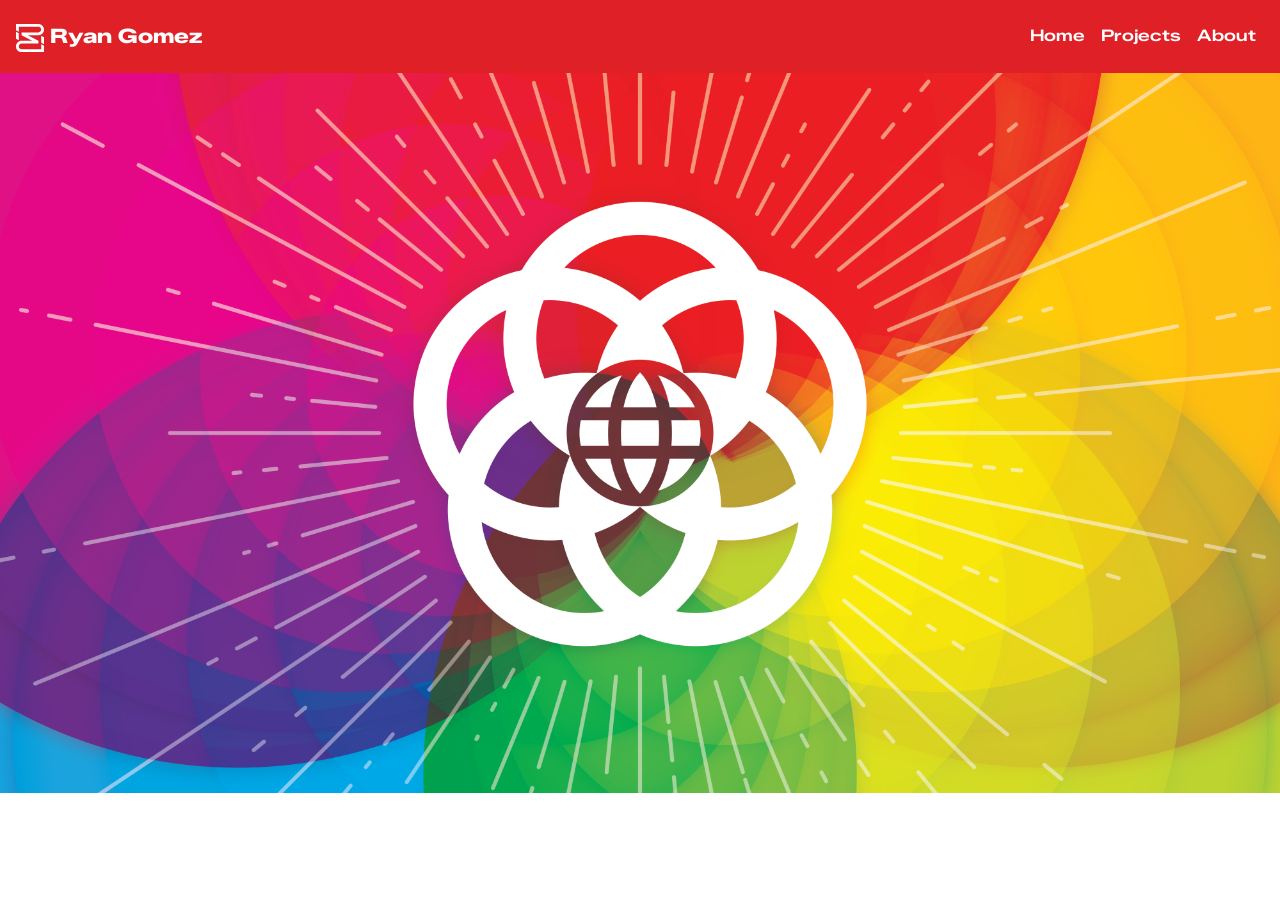
==== epcot.html @ 1fdf45bd "update img + links" ====
<!DOCTYPE html>
<html lang="en">

    <head>
        <!-- REQUIRED: Meta Tags -->
        <meta charset="UTF-8">
        <meta name="viewport" content="width=device-width, initial-scale=1.0">

        <!-- REQUIRED: Page Title -->
        <title>EPCOT Brand Recreation</title>

        <!-- REQUIRED: Bootstrap CSS -->
        <link href="https://cdn.jsdelivr.net/npm/bootstrap@5.3.3/dist/css/bootstrap.min.css" rel="stylesheet" integrity="sha384-QWTKZyjpPEjISv5WaRU9OFeRpok6YctnYmDr5pNlyT2bRjXh0JMhjY6hW+ALEwIH" crossorigin="anonymous">

        <!-- REQUIRED: Your Custom CSS-->
        <link rel="stylesheet" href="css/style.css">

        <!-- REQUIRED: Google Font API -->
        <link href="https://fonts.googleapis.com/css2?family=Asset&family=Audiowide&family=Zalando+Sans:ital,wght@0,200..900;1,200..900&display=swap" rel="stylesheet">
        <link href="https://fonts.googleapis.com/css2?family=Asset&family=Audiowide&family=Zalando+Sans+Expanded:ital,wght@0,200..900;1,200..900&family=Zalando+Sans:ital,wght@0,200..900;1,200..900&display=swap" rel="stylesheet">

    </head>

    <body>
        <!-- Content will go here -->
        <!-- Start of Header Section -->
        <header>
            <nav class="navbar navbar-expand-lg">
                <!-- Logo -->
                <a class="navbar-brand" href="index.html">
                    <img src="images/rg-logo.svg" alt="Logo" width="28" height="28">
                    Ryan Gomez
                </a>
                <button class="navbar-toggler" type="button" data-bs-toggle="collapse" data-bs-target="#navbarNav" aria-controls="navbarNav" aria-expanded="false" aria-label="Toggle navigation">
                    <span class="navbar-toggler-icon"></span>
                </button>
                <div class="collapse navbar-collapse" id="navbarNav">
                    <ul class="navbar-nav ms-auto">
                        <!-- Menu Links -->
                        <li class="nav-item"><a class="nav-link" href="index.html">Home</a></li>
                        <li class="nav-item"><a class="nav-link" href="#projects">Projects</a></li>
                        <li class="nav-item"><a class="nav-link" href="#about">About</a></li>
                    </ul>
                </div>
            </nav>
        </header>


        <!-- Start of Hero Section -->
        <section class="projectdetails">
            <div class="hero-projectdetails">
                <img src="images/Portfolio_EPCOT1.png" class="epcot" alt="EPCOT Brand Recreation">
                <!-- <div class="color-overlay d-flex justify-content-center align-items-center">
                    <h1>EPCOT Brand Recreation</h1>
                </div> -->
            </div>
            <!-- End of Hero Section -->

            <!-- Start of Project Details Section -->

        </section>
        <!-- REQUIRED: Javascript -->
        <script src="https://cdn.jsdelivr.net/npm/bootstrap@5.3.3/dist/js/bootstrap.bundle.min.js" integrity="sha384-YvpcrYf0tY3lHB60NNkmXc5s9fDVZLESaAA55NDzOxhy9GkcIdslK1eN7N6jIeHz" crossorigin="anonymous"></script>
    </body>

</html>
---- css/style.css ----
/********************************
Bootstrap Variables Override
**********************************/
:root {
    /* Replace your primary color from your UI Kit */
    --bs-primary: #df2026;

    /* Replace your secondary color from your UI Kit  */
    --secondary-color: #9c161b;

    /* Replace the main body font from your UI Kit */
    --bs-font-sans-serif: 'Zalando Sans Expanded', verdana, sans-serif;
    --bs-body-font: 'Zalando Sans', verdana, sans-serif;

    /* Optional: Replace gradient from your UI Kit */
    --bs-gradient: linear-gradient(180deg, rgba(255, 255, 255, 0.15), rgba(255, 255, 255, 0));
}

/********************************
Global Styles and UI Components
**********************************/
.navbar {
    background-color: var(--bs-primary);
    /* Optional: Stretch the navbar across the full width */
    width: 100%;

    /* Optional: Add inner spacing to the navbar */
    padding: 1rem;
}

.navbar-brand {
    color: white;
    font-size: 1.25rem;
    font-weight: 800;
    /* padding-left: 1em; */
}

.navbar-brand:hover {
    color: white;
}

.navbar-toggler {
    color: white;
}

button.navbar-toggler {
    border-color: white;
}

.navbar-toggler-icon {
    color: white;
}

span.navbar-toggler-icon {
    color: white;
}

/* .site-header {
    position: absolute;
    width: 100%;
    padding: 1em;
    display: flex;
    justify-content: space-between;
    align-items: center; 
}

.site-header a {
    color: var(--bs-primary);
    text-decoration: none; }
.site-header h1 {
    font-size: 1.5em;
    margin: 0; }
.site-header .site-id {
    display: flex;
    align-items: center; }
.site-header .logo {
    width: 150px;
    margin-right: .5em; } */



.nav-link {
    color: white;
    font-size: 1em;
    font-weight: 600;
}

.hero {
    background-size: cover;
    min-height: 31.25rem;
    max-height: 43.25rem;
    position: relative;
    color: white;
}
.hero-bg {
    background-image: url('../images/Cover2_Test.png');
    background-repeat: no-repeat;
    z-index: -1;
}

.hero h2 {
    font-size: 4em;
    padding-top: 3em;
}

.hero-projectdetails {
    /* background-size: cover; */
    /* min-height: 21.75rem;
    max-height: 28.25rem; */
    /* width: 100%; */
    /* height: auto; */
    /* position: relative; */
    color: white;
}

.epcot img{
    background-image: url('../images/Portfolio_EPCOT1.png');
    background-repeat: no-repeat;
}
.projectdetails {
    padding: 0;
    margin: 0;
}

.color-overlay {
    position: absolute;
    width: 100%;
    height: 100%;
    background-color: rgba(0, 0, 0, 0.2);
}

.projects {
    background-color: #330709;
    color: white;
}

.projectdetails {
    background-color: #330709;
    color: white;
}

.card {
    background-color: white;
}

.card-big {
    border-radius: 3em 0 3em 0;
}

.card-thumb {
    border-radius: 3em 0 3em 0;
    padding: 1em 1em 0 1em;
}

/* .card h5 {
    font-size: 1.75rem;
    font-weight: 600;
}

.card p {
    font-size: 1rem;
    font-weight: 400;
} */

.about {
    background-color: #9C161B;
    color: white;
}

.about-headshot {
    border-radius: 3em 0 3em 0;
}

footer {
    /* Change footer background color */
    background-color: var(--bs-white);
    /* Optional: Change footer text color to white using variable */
    color: var(--bs-white);
    /* Optional: Center footer elements */
    text-align: left;
    padding: 1em;
    display: flex;
    justify-content: space-between;
    list-style: none;
}

footer .footer-social {
    /* Optional: Change size of footer icon */
    width: 24px;
    margin: .5rem
}

/* .btn-hero {
    display: flex;
    justify-self: center;
} */

.btn-primary {
    /* Optional: Change primary button background color to primary color */
    background-color: var(--bs-primary);
    /* Optional: Remove primary button outline */
    border: none;
}

.btn-primary:hover {
    /* Optional: Change primary button hover state background and text color  */
    background-color: var(--secondary-color);
    color: var(--bs-white);
}

.btn-primary-disabled {
    /* Optional: Change primary button disabled state background and text color  */
    background-color: #f3a9ac;
    color: #330709;
}

/********************************
Typography
**********************************/
h1,
h2,
h3,
h4,
h5,
h6 {
    /* Optional: Add letter spacing to all headings */
    letter-spacing: 0.0rem;
    /* Optional: Adjust font-weight to all headings */
    font-weight: 800;
}

h2 {
    /* Optional: Adjust font-size of heading 2 */
    font-size: 2rem;
}

p {
    font-family: var(--bs-body-font);
}

.display-1 {
    /* Optional: Customizes display-1 style based on my Figma UI kit */
    font-weight: 800;
    font-size: 4.5rem;
    line-height: 100%;
    letter-spacing: -0.2rem;
}

.display-2 {
    /* Optional: Customizes display-2 style based on my Figma UI kit */
    font-weight: 700;
    font-size: 2.75rem;
    line-height: 100%;
    letter-spacing: -0.2rem;
}

.kicker {
    /* Optional: Establish new custom text style class called "kicker" */
    text-transform: uppercase;
    font-weight: 400;
    font-size: 1.25rem;
}

/* Small devices (landscape phones, 576px and up) */
@media (min-width: 576px) {

    /* Optional: Customize responsive style for display-1 on small devices and larger */
    .display-1 {
        font-size: 4rem;
    }
}

img {
    max-width: 100%;
    height: auto;
}

.hero {
    /* width: 1320px; */
    margin: 0 auto;
}

.hero p {
    font-family: var(--bs-body-font-sans-serif);
    font-size: 1.5rem;
}

section {
    padding: 4em 0;
}

footer {
    background-color: #781114;
}

svg {
    color: #333;
    width: 25px;
    height: 25px;
    padding: .2em;
}

.text-centered {
    text-align: center;
}

.text-left {
    text-align: left;
}

/* GRID */
.row {
    --gridgap: 2em;
}

.row2 {
    --gridgap2: 0em;
}

.row>* {
    margin-top: var(--gridgap);
    margin-bottom: var(--gridgap);
}

.row2+.row2 {
    margin-top: var(--gridgap2);
    margin-bottom: var(--gridgap2);
}

@media (min-width: 768px) {
    .row {
        display: grid;
        grid-template-columns: repeat(12, 1fr);
        gap: var(--gridgap);
        /* place-items: center; */
    }

    /* COMMONLY USED SEMANTIC COLUMN WIDTHS */
    .one-half {
        grid-column: auto / span 6;
    }

    .one-third {
        grid-column: auto / span 4;
    }

    .two-thirds {
        grid-column: auto / span 8;
    }

    .one-fourth {
        grid-column: auto / span 3;
    }

    .three-fourths {
        grid-column: auto / span 9;
    }

    /* 12 COLUMN CLASSES */
    .col-1 {
        grid-column: auto / span 1;
    }

    .col-2 {
        grid-column: auto / span 2;
    }

    .col-3 {
        grid-column: auto / span 3;
    }

    .col-4 {
        grid-column: auto / span 4;
    }

    .col-5 {
        grid-column: auto / span 5;
    }

    .col-6 {
        grid-column: auto / span 6;
    }

    .col-7 {
        grid-column: auto / span 7;
    }

    .col-8 {
        grid-column: auto / span 8;
    }

    .col-9 {
        grid-column: auto / span 9;
    }

    .col-10 {
        grid-column: auto / span 10;
    }

    .col-11 {
        grid-column: auto / span 11;
    }

    .col-12 {
        grid-column: auto / span 12;
    }

    /* COMMONLY CENTERED COLUMNS */
    .one-half.centered {
        grid-column: 4 / span 6;
    }

    .one-third.centered {
        grid-column: 5 / span 4;
    }

    .two-thirds.centered {
        grid-column: 3 / span 8;
    }

    /* PUSHES */
    .push-1 {
        grid-column-start: 2;
    }

    .push-2 {
        grid-column-start: 3;
    }

    .push-3 {
        grid-column-start: 4;
    }

    .push-4 {
        grid-column-start: 5;
    }

    .push-5 {
        grid-column-start: 6;
    }

    .push-6 {
        grid-column-start: 7;
    }

    .push-7 {
        grid-column-start: 8;
    }

    .push-8 {
        grid-column-start: 9;
    }

    .push-9 {
        grid-column-start: 10;
    }

    .push-10 {
        grid-column-start: 11;
    }

    .push-11 {
        grid-column-start: 12;
    }

    /* SWAP (REVERSE) COLUMNS - WORKS ONLY w/ 2 CHILDREN  */
    .row.swapped>*:first-child {
        order: 2;
    }

    .row.swapped>*:last-child {
        order: 1;
    }
}

@media (min-width: 768px) {
    .social-links {
        display: flex;
        justify-content: end;
        padding: 5em 0 0 0;

    }
}
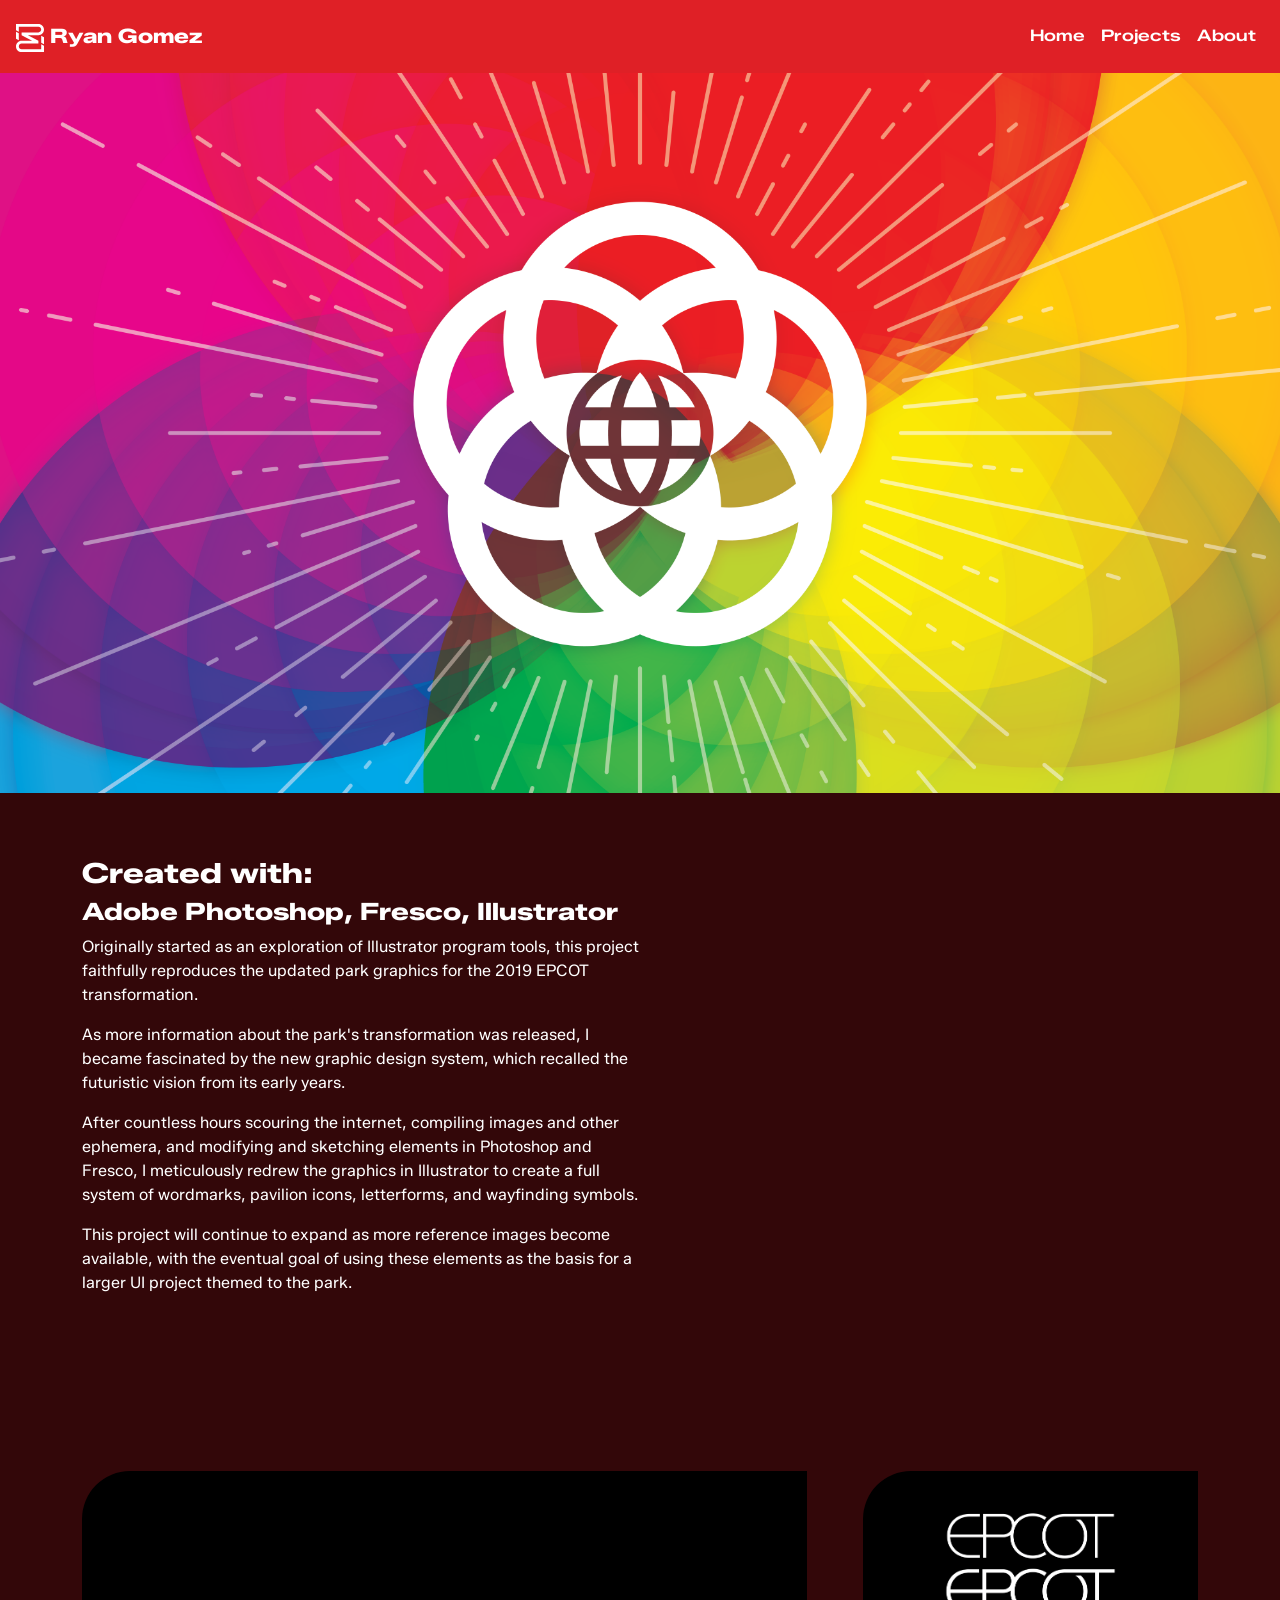
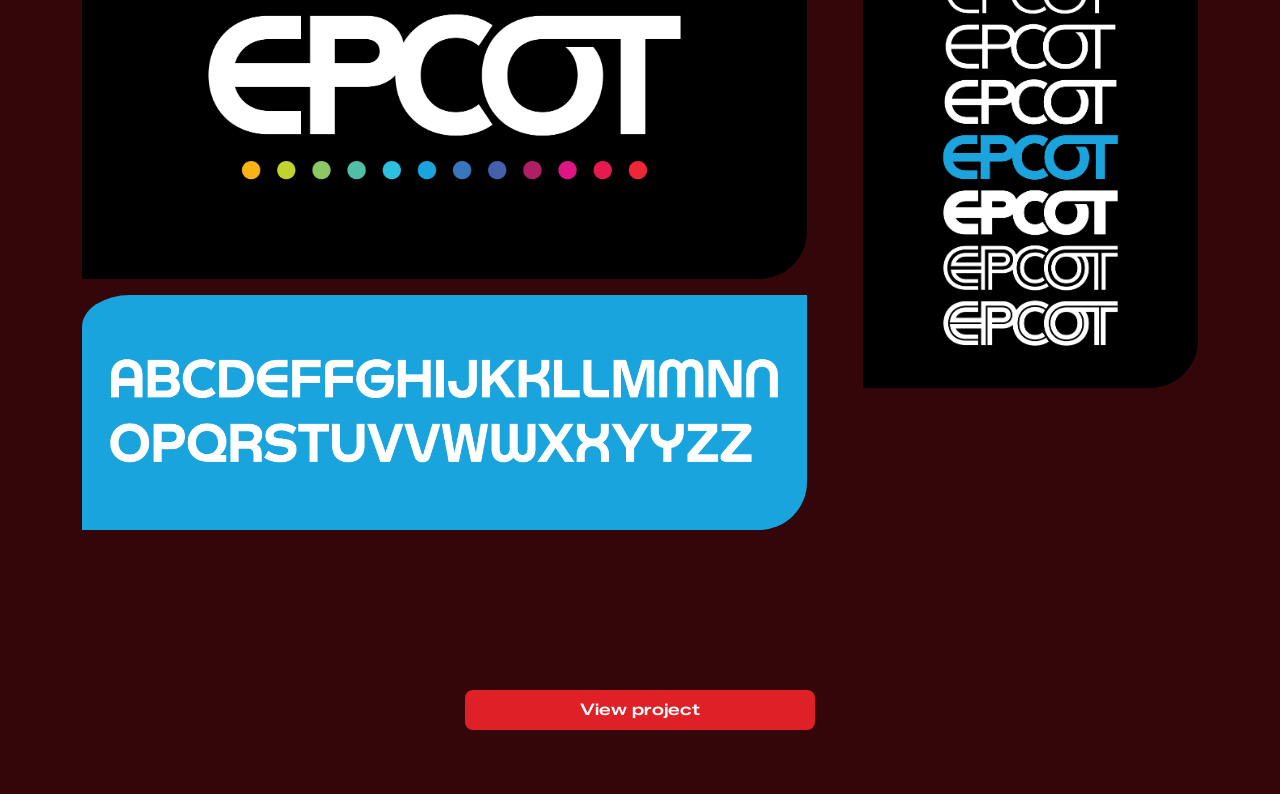
==== commit c6bb9017: "projectdetails+updated index" ====
--- a/epcot.html
+++ b/epcot.html
@@ -1,66 +1,127 @@
 <!DOCTYPE html>
 <html lang="en">
 
-    <head>
-        <!-- REQUIRED: Meta Tags -->
-        <meta charset="UTF-8">
-        <meta name="viewport" content="width=device-width, initial-scale=1.0">
+<head>
+    <!-- REQUIRED: Meta Tags -->
+    <meta charset="UTF-8">
+    <meta name="viewport" content="width=device-width, initial-scale=1.0">
 
-        <!-- REQUIRED: Page Title -->
-        <title>EPCOT Brand Recreation</title>
+    <!-- REQUIRED: Page Title -->
+    <title>EPCOT Brand Recreation</title>
 
-        <!-- REQUIRED: Bootstrap CSS -->
-        <link href="https://cdn.jsdelivr.net/npm/bootstrap@5.3.3/dist/css/bootstrap.min.css" rel="stylesheet" integrity="sha384-QWTKZyjpPEjISv5WaRU9OFeRpok6YctnYmDr5pNlyT2bRjXh0JMhjY6hW+ALEwIH" crossorigin="anonymous">
+    <!-- REQUIRED: Bootstrap CSS -->
+    <link href="https://cdn.jsdelivr.net/npm/bootstrap@5.3.3/dist/css/bootstrap.min.css" rel="stylesheet"
+        integrity="sha384-QWTKZyjpPEjISv5WaRU9OFeRpok6YctnYmDr5pNlyT2bRjXh0JMhjY6hW+ALEwIH" crossorigin="anonymous">
 
-        <!-- REQUIRED: Your Custom CSS-->
-        <link rel="stylesheet" href="css/style.css">
+    <!-- REQUIRED: Your Custom CSS-->
+    <link rel="stylesheet" href="css/style.css">
 
-        <!-- REQUIRED: Google Font API -->
-        <link href="https://fonts.googleapis.com/css2?family=Asset&family=Audiowide&family=Zalando+Sans:ital,wght@0,200..900;1,200..900&display=swap" rel="stylesheet">
-        <link href="https://fonts.googleapis.com/css2?family=Asset&family=Audiowide&family=Zalando+Sans+Expanded:ital,wght@0,200..900;1,200..900&family=Zalando+Sans:ital,wght@0,200..900;1,200..900&display=swap" rel="stylesheet">
+    <!-- REQUIRED: Google Font API -->
+    <link
+        href="https://fonts.googleapis.com/css2?family=Asset&family=Audiowide&family=Zalando+Sans:ital,wght@0,200..900;1,200..900&display=swap"
+        rel="stylesheet">
+    <link
+        href="https://fonts.googleapis.com/css2?family=Asset&family=Audiowide&family=Zalando+Sans+Expanded:ital,wght@0,200..900;1,200..900&family=Zalando+Sans:ital,wght@0,200..900;1,200..900&display=swap"
+        rel="stylesheet">
 
-    </head>
+</head>
 
-    <body>
-        <!-- Content will go here -->
-        <!-- Start of Header Section -->
-        <header>
-            <nav class="navbar navbar-expand-lg">
-                <!-- Logo -->
-                <a class="navbar-brand" href="index.html">
-                    <img src="images/rg-logo.svg" alt="Logo" width="28" height="28">
-                    Ryan Gomez
-                </a>
-                <button class="navbar-toggler" type="button" data-bs-toggle="collapse" data-bs-target="#navbarNav" aria-controls="navbarNav" aria-expanded="false" aria-label="Toggle navigation">
-                    <span class="navbar-toggler-icon"></span>
-                </button>
-                <div class="collapse navbar-collapse" id="navbarNav">
-                    <ul class="navbar-nav ms-auto">
-                        <!-- Menu Links -->
-                        <li class="nav-item"><a class="nav-link" href="index.html">Home</a></li>
-                        <li class="nav-item"><a class="nav-link" href="#projects">Projects</a></li>
-                        <li class="nav-item"><a class="nav-link" href="#about">About</a></li>
-                    </ul>
-                </div>
-            </nav>
-        </header>
+<body>
+    <!-- Content will go here -->
+    <!-- Start of Header Section -->
+    <header>
+        <nav class="navbar navbar-dark navbar-expand-lg">
+            <!-- Logo -->
+            <a class="navbar-brand" href="index.html">
+                <img src="images/rg-logo.svg" alt="Logo" width="28" height="28">
+                Ryan Gomez
+            </a>
+            <button class="navbar-toggler" type="button" data-bs-toggle="collapse" data-bs-target="#navbarNav"
+                aria-controls="navbarNav" aria-expanded="false" aria-label="Toggle navigation">
+                <span class="navbar-toggler-icon"></span>
+            </button>
+            <div class="collapse navbar-collapse" id="navbarNav">
+                <ul class="navbar-nav ms-auto">
+                    <!-- Menu Links -->
+                    <li class="nav-item"><a class="nav-link" href="index.html">Home</a></li>
+                    <li class="nav-item"><a class="nav-link" href="index.html#projects">Projects</a></li>
+                    <li class="nav-item"><a class="nav-link" href="index.html#about">About</a></li>
+                </ul>
+            </div>
+        </nav>
+    </header>
 
 
-        <!-- Start of Hero Section -->
-        <section class="projectdetails">
-            <div class="hero-projectdetails">
-                <img src="images/Portfolio_EPCOT1.png" class="epcot" alt="EPCOT Brand Recreation">
-                <!-- <div class="color-overlay d-flex justify-content-center align-items-center">
+    <!-- Start of Hero Section -->
+    <section class="projectdetails">
+        <div class="hero-projectdetails-text">
+            <img src="images/Portfolio_EPCOT1.png" class="epcot" alt="EPCOT Brand Recreation">
+            <!-- <div class="color-overlay d-flex justify-content-center align-items-center">
                     <h1>EPCOT Brand Recreation</h1>
                 </div> -->
+        </div>
+    </section>
+    <!-- End of Hero Section -->
+
+    <!-- Start of Process Section -->
+
+    <section class="projectdetails-process">
+        <div class="container">
+            <h3>Created with:</h3>
+            <h4>Adobe Photoshop, Fresco, Illustrator</h4>
+            <p>Originally started as an exploration of Illustrator program tools, this project faithfully reproduces the
+                updated park graphics for the 2019 EPCOT transformation.</p>
+
+            <p>As more information about the park&apos;s transformation was released, I became fascinated by the new
+                graphic design system, which recalled the futuristic vision from its early years.</p>
+
+            <p>After countless hours scouring the internet, compiling images and other ephemera, and modifying and
+                sketching elements in Photoshop and Fresco, I meticulously redrew the graphics in Illustrator to create
+                a full system of wordmarks, pavilion icons, letterforms, and wayfinding symbols.</p>
+
+            <p>This project will continue to expand as more reference images become available, with the eventual goal of
+                using these elements as the basis for a larger UI project themed to the park.</p>
+        </div>
+    </section>
+    <!-- End of Process Section -->
+
+    <!-- Start of Work Process Section -->
+    <section class="work-process">
+        <div class="container">
+            <div class="row">
+                <div class="two-thirds">
+                    <img src="images/Logo_Bold.png" class="card-big" alt="">
+                    <img class="pTop card-big" src="images/Font.png" alt="">
+                </div>
+                <div class="one-third">
+                    <img src="images/LogotypeVariants.png" class="card-big" alt="">
+                </div>
             </div>
-            <!-- End of Hero Section -->
+            <div class="row">
+                <div class="one-third">
+                </div>
+                <div class="two-thirds">
 
-            <!-- Start of Project Details Section -->
+                </div>
+            </div>
+            <div class="row">
+                <div class="two-thirds">
+                </div>
+                <div class="one-third">
 
-        </section>
-        <!-- REQUIRED: Javascript -->
-        <script src="https://cdn.jsdelivr.net/npm/bootstrap@5.3.3/dist/js/bootstrap.bundle.min.js" integrity="sha384-YvpcrYf0tY3lHB60NNkmXc5s9fDVZLESaAA55NDzOxhy9GkcIdslK1eN7N6jIeHz" crossorigin="anonymous"></script>
-    </body>
+                </div>
+            </div>
+            <div class="row">
+            </div>
+            <a href="hth.html" class="btn btn-primary btn-lg centered">View project</a>
+        </div>
+    </section>
+    <!-- End of Work Process Section -->
+
+    <!-- REQUIRED: Javascript -->
+    <script src="https://cdn.jsdelivr.net/npm/bootstrap@5.3.3/dist/js/bootstrap.bundle.min.js"
+        integrity="sha384-YvpcrYf0tY3lHB60NNkmXc5s9fDVZLESaAA55NDzOxhy9GkcIdslK1eN7N6jIeHz"
+        crossorigin="anonymous"></script>
+</body>
 
 </html>
--- a/css/style.css
+++ b/css/style.css
@@ -19,6 +19,12 @@
 /********************************
 Global Styles and UI Components
 **********************************/
+
+body {
+    background-color: #330709;
+
+}
+
 .navbar {
     background-color: var(--bs-primary);
     /* Optional: Stretch the navbar across the full width */
@@ -26,6 +32,7 @@
 
     /* Optional: Add inner spacing to the navbar */
     padding: 1rem;
+    /* position: fixed; */
 }
 
 .navbar-brand {
@@ -77,13 +84,48 @@
     width: 150px;
     margin-right: .5em; } */
 
-
+header {
+    top: 0;
+    position: sticky;
+    z-index: 100;
+}
 
 .nav-link {
     color: white;
     font-size: 1em;
     font-weight: 600;
-}
+    position: relative;
+    padding-left: .5em;
+    padding-right: .5em;
+}
+
+.nav-link:hover {
+    color: white;
+    /* text-decoration: underline; */
+}
+
+.nav-link:after {
+    content: '';
+    opacity: 0;
+    transition: all 0.2s ease-in-out;
+    height: 2px;
+    width: 100%;
+    background-color: white;
+    position: absolute;
+    bottom: 0;
+    left: 0;
+}
+
+.nav-link:hover:after {
+    opacity: 1;
+}
+
+/* .nav-item {} */
+
+.nav-brand {
+    margin-right: .5em;
+}
+
 
 .hero {
     background-size: cover;
@@ -92,6 +134,7 @@
     position: relative;
     color: white;
 }
+
 .hero-bg {
     background-image: url('../images/Cover2_Test.png');
     background-repeat: no-repeat;
@@ -113,10 +156,11 @@
     color: white;
 }
 
-.epcot img{
+.epcot img {
     background-image: url('../images/Portfolio_EPCOT1.png');
     background-repeat: no-repeat;
 }
+
 .projectdetails {
     padding: 0;
     margin: 0;
@@ -134,9 +178,30 @@
     color: white;
 }
 
+/* .projects h3 {
+    color: aqua;
+    font-size: 4em;
+} */
+
 .projectdetails {
     background-color: #330709;
     color: white;
+}
+
+.projectdetails-process h3,
+.projectdetails-process h4,
+.projectdetails-process p {
+    color: white
+}
+
+.projectdetails-process p {
+    width: 19em;
+}
+
+@media (min-width: 768px) {
+    .projectdetails-process p {
+        width: 35em;
+    }
 }
 
 .card {
@@ -169,6 +234,23 @@
 
 .about-headshot {
     border-radius: 3em 0 3em 0;
+}
+
+/* .about h3 {
+    font-size: 2em;
+} */
+
+.centered {
+    margin: 0 auto;
+    width: 150px;
+    display: block;
+}
+
+@media (min-width: 768px) {
+    .centered {
+        margin: 0 auto;
+        width: 350px;
+    }
 }
 
 footer {
@@ -182,6 +264,7 @@
     display: flex;
     justify-content: space-between;
     list-style: none;
+    font-size: .8em;
 }
 
 footer .footer-social {
@@ -200,6 +283,8 @@
     background-color: var(--bs-primary);
     /* Optional: Remove primary button outline */
     border: none;
+    font-size: 1rem;
+    font-weight: 600;
 }
 
 .btn-primary:hover {
@@ -212,6 +297,8 @@
     /* Optional: Change primary button disabled state background and text color  */
     background-color: #f3a9ac;
     color: #330709;
+    font-size: 1rem;
+    font-weight: 600;
 }
 
 /********************************
@@ -275,6 +362,10 @@
     height: auto;
 }
 
+.pTop {
+    padding-top: 1em;
+}
+
 .hero {
     /* width: 1320px; */
     margin: 0 auto;
@@ -283,6 +374,18 @@
 .hero p {
     font-family: var(--bs-body-font-sans-serif);
     font-size: 1.5rem;
+}
+
+/* .hero-btn {
+    z-index: -1;
+} */
+
+.hero-text {
+    position: absolute;
+    top: 50%;
+    left: 50%;
+    transform: translate(-50%, -50%);
+    color: whitesmoke;
 }
 
 section {
@@ -311,6 +414,7 @@
 /* GRID */
 .row {
     --gridgap: 2em;
+
 }
 
 .row2 {
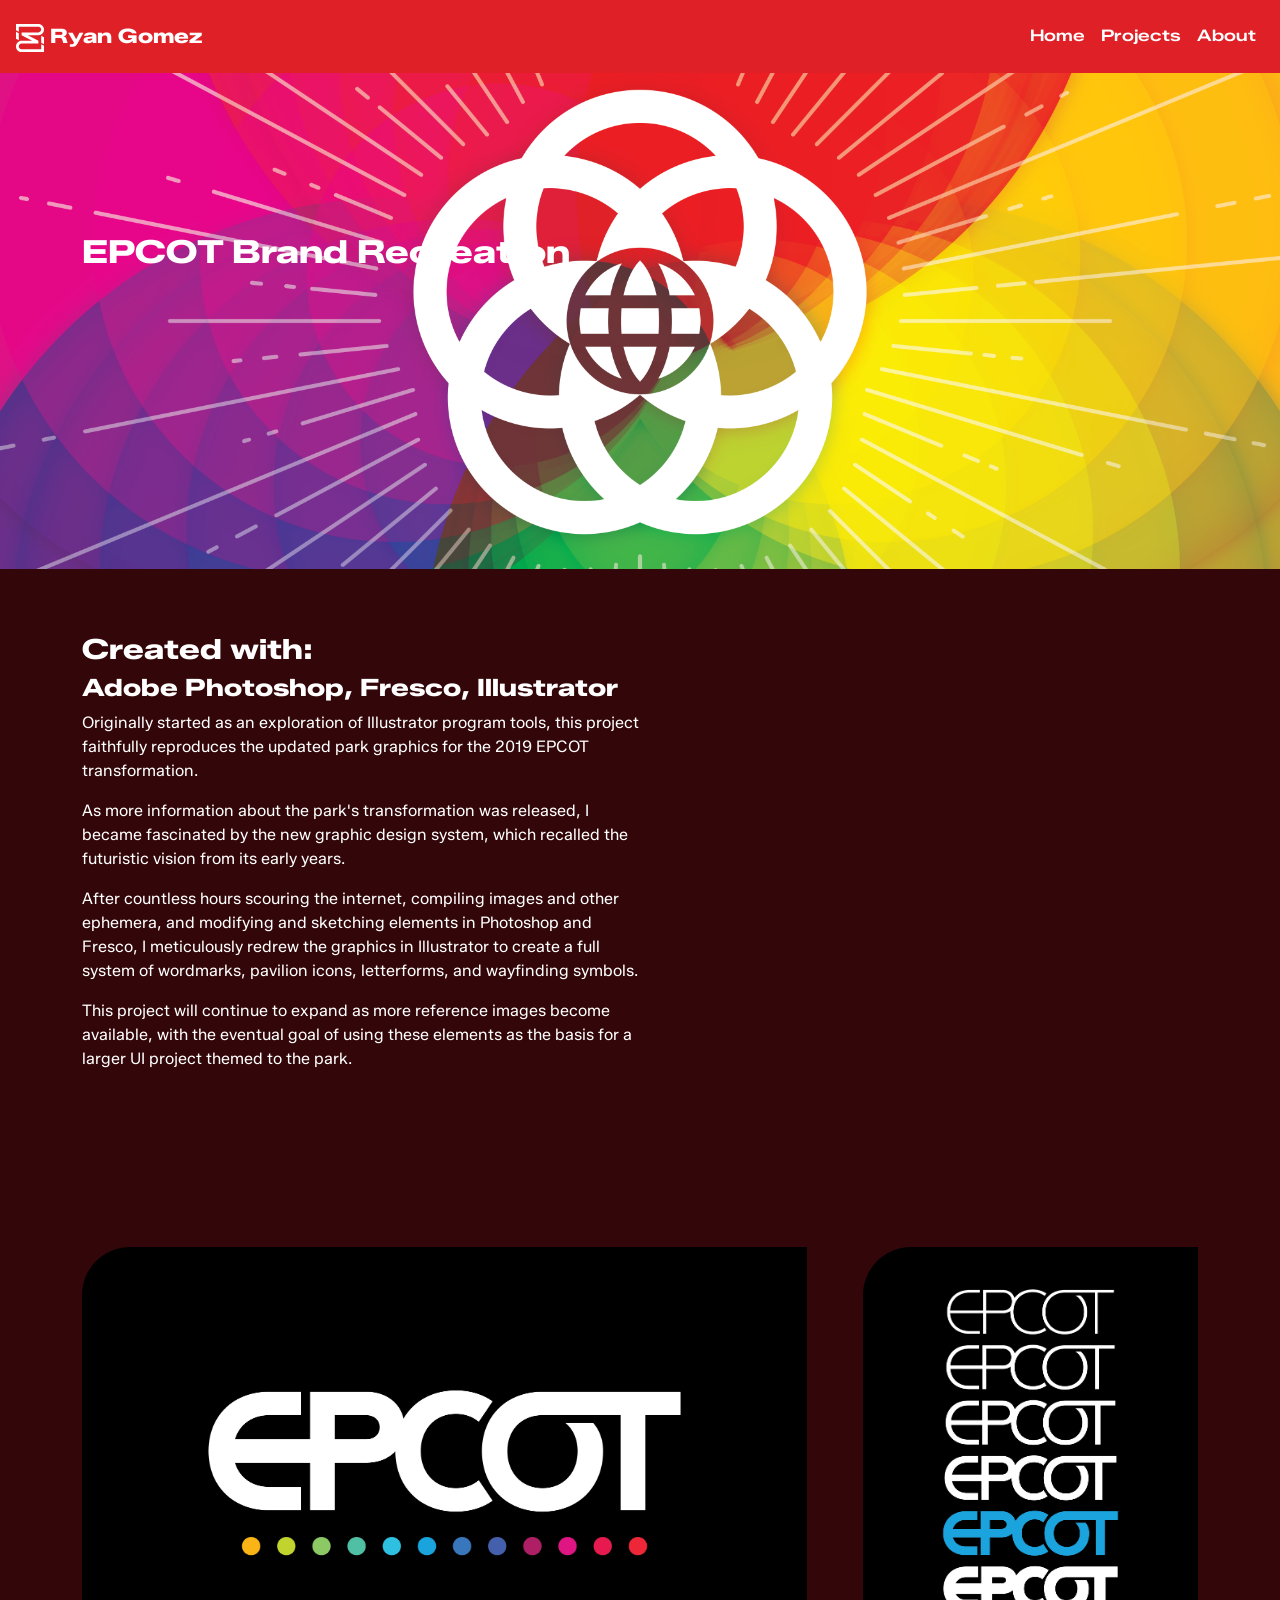
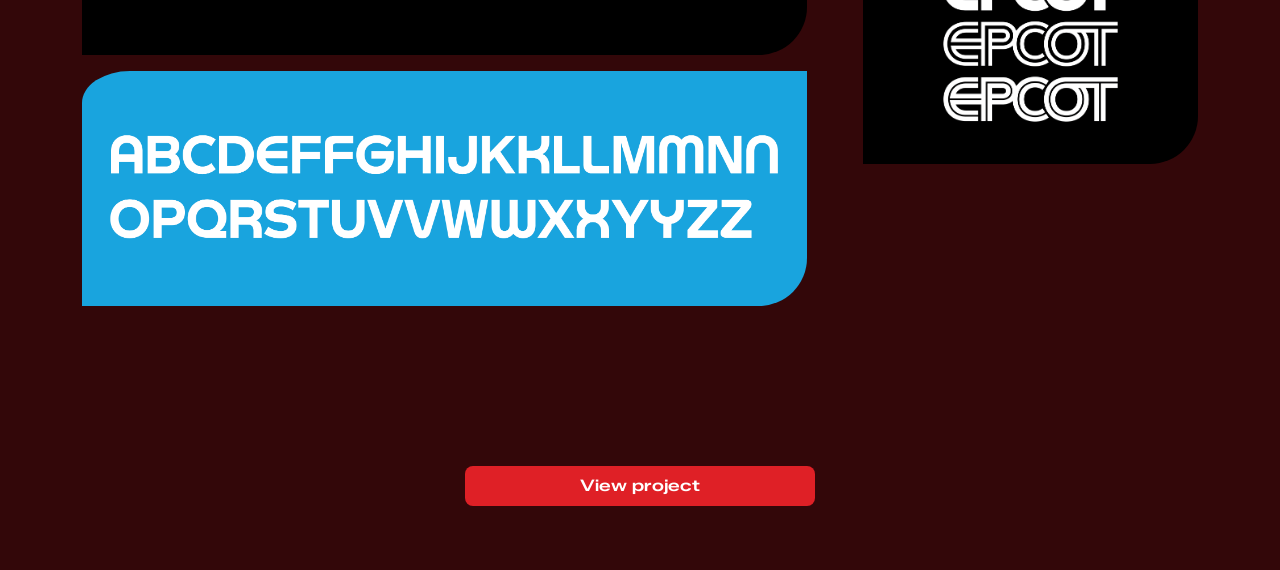
==== commit 8e870903: "fix btn + add text hero on subpage" ====
--- a/epcot.html
+++ b/epcot.html
@@ -1,127 +1,116 @@
 <!DOCTYPE html>
 <html lang="en">
 
-<head>
-    <!-- REQUIRED: Meta Tags -->
-    <meta charset="UTF-8">
-    <meta name="viewport" content="width=device-width, initial-scale=1.0">
+    <head>
+        <!-- REQUIRED: Meta Tags -->
+        <meta charset="UTF-8">
+        <meta name="viewport" content="width=device-width, initial-scale=1.0">
 
-    <!-- REQUIRED: Page Title -->
-    <title>EPCOT Brand Recreation</title>
+        <!-- REQUIRED: Page Title -->
+        <title>EPCOT Brand Recreation</title>
 
-    <!-- REQUIRED: Bootstrap CSS -->
-    <link href="https://cdn.jsdelivr.net/npm/bootstrap@5.3.3/dist/css/bootstrap.min.css" rel="stylesheet"
-        integrity="sha384-QWTKZyjpPEjISv5WaRU9OFeRpok6YctnYmDr5pNlyT2bRjXh0JMhjY6hW+ALEwIH" crossorigin="anonymous">
+        <!-- REQUIRED: Bootstrap CSS -->
+        <link href="https://cdn.jsdelivr.net/npm/bootstrap@5.3.3/dist/css/bootstrap.min.css" rel="stylesheet" integrity="sha384-QWTKZyjpPEjISv5WaRU9OFeRpok6YctnYmDr5pNlyT2bRjXh0JMhjY6hW+ALEwIH" crossorigin="anonymous">
 
-    <!-- REQUIRED: Your Custom CSS-->
-    <link rel="stylesheet" href="css/style.css">
+        <!-- REQUIRED: Your Custom CSS-->
+        <link rel="stylesheet" href="css/style.css">
 
-    <!-- REQUIRED: Google Font API -->
-    <link
-        href="https://fonts.googleapis.com/css2?family=Asset&family=Audiowide&family=Zalando+Sans:ital,wght@0,200..900;1,200..900&display=swap"
-        rel="stylesheet">
-    <link
-        href="https://fonts.googleapis.com/css2?family=Asset&family=Audiowide&family=Zalando+Sans+Expanded:ital,wght@0,200..900;1,200..900&family=Zalando+Sans:ital,wght@0,200..900;1,200..900&display=swap"
-        rel="stylesheet">
+        <!-- REQUIRED: Google Font API -->
+        <link href="https://fonts.googleapis.com/css2?family=Asset&family=Audiowide&family=Zalando+Sans:ital,wght@0,200..900;1,200..900&display=swap" rel="stylesheet">
+        <link href="https://fonts.googleapis.com/css2?family=Asset&family=Audiowide&family=Zalando+Sans+Expanded:ital,wght@0,200..900;1,200..900&family=Zalando+Sans:ital,wght@0,200..900;1,200..900&display=swap" rel="stylesheet">
 
-</head>
+    </head>
 
-<body>
-    <!-- Content will go here -->
-    <!-- Start of Header Section -->
-    <header>
-        <nav class="navbar navbar-dark navbar-expand-lg">
-            <!-- Logo -->
-            <a class="navbar-brand" href="index.html">
-                <img src="images/rg-logo.svg" alt="Logo" width="28" height="28">
-                Ryan Gomez
-            </a>
-            <button class="navbar-toggler" type="button" data-bs-toggle="collapse" data-bs-target="#navbarNav"
-                aria-controls="navbarNav" aria-expanded="false" aria-label="Toggle navigation">
-                <span class="navbar-toggler-icon"></span>
-            </button>
-            <div class="collapse navbar-collapse" id="navbarNav">
-                <ul class="navbar-nav ms-auto">
-                    <!-- Menu Links -->
-                    <li class="nav-item"><a class="nav-link" href="index.html">Home</a></li>
-                    <li class="nav-item"><a class="nav-link" href="index.html#projects">Projects</a></li>
-                    <li class="nav-item"><a class="nav-link" href="index.html#about">About</a></li>
-                </ul>
-            </div>
-        </nav>
-    </header>
+    <body>
+        <!-- Content will go here -->
+        <!-- Start of Header Section -->
+        <header>
+            <nav class="navbar navbar-dark navbar-expand-lg">
+                <!-- Logo -->
+                <a class="navbar-brand" href="index.html">
+                    <img src="images/rg-logo.svg" alt="Logo" width="28" height="28">
+                    Ryan Gomez
+                </a>
+                <button class="navbar-toggler" type="button" data-bs-toggle="collapse" data-bs-target="#navbarNav" aria-controls="navbarNav" aria-expanded="false" aria-label="Toggle navigation">
+                    <span class="navbar-toggler-icon"></span>
+                </button>
+                <div class="collapse navbar-collapse" id="navbarNav">
+                    <ul class="navbar-nav ms-auto">
+                        <!-- Menu Links -->
+                        <li class="nav-item"><a class="nav-link" href="index.html">Home</a></li>
+                        <li class="nav-item"><a class="nav-link" href="index.html#projects">Projects</a></li>
+                        <li class="nav-item"><a class="nav-link" href="index.html#about">About</a></li>
+                    </ul>
+                </div>
+            </nav>
+        </header>
 
 
-    <!-- Start of Hero Section -->
-    <section class="projectdetails">
-        <div class="hero-projectdetails-text">
-            <img src="images/Portfolio_EPCOT1.png" class="epcot" alt="EPCOT Brand Recreation">
-            <!-- <div class="color-overlay d-flex justify-content-center align-items-center">
-                    <h1>EPCOT Brand Recreation</h1>
-                </div> -->
-        </div>
-    </section>
-    <!-- End of Hero Section -->
+        <!-- Start of Hero Section -->
+        <section class="epcot">
+            <div class="container">
+                <h2 class="mb-sm-.5 mb-xl-1">EPCOT Brand Recreation</h2>
+            </div>
+        </section>
+        <!-- End of Hero Section -->
 
-    <!-- Start of Process Section -->
+        <!-- Start of Process Section -->
 
-    <section class="projectdetails-process">
-        <div class="container">
-            <h3>Created with:</h3>
-            <h4>Adobe Photoshop, Fresco, Illustrator</h4>
-            <p>Originally started as an exploration of Illustrator program tools, this project faithfully reproduces the
-                updated park graphics for the 2019 EPCOT transformation.</p>
+        <section class="projectdetails-process">
+            <div class="container">
+                <h3>Created with:</h3>
+                <h4>Adobe Photoshop, Fresco, Illustrator</h4>
+                <p>Originally started as an exploration of Illustrator program tools, this project faithfully reproduces the
+                    updated park graphics for the 2019 EPCOT transformation.</p>
 
-            <p>As more information about the park&apos;s transformation was released, I became fascinated by the new
-                graphic design system, which recalled the futuristic vision from its early years.</p>
+                <p>As more information about the park&apos;s transformation was released, I became fascinated by the new
+                    graphic design system, which recalled the futuristic vision from its early years.</p>
 
-            <p>After countless hours scouring the internet, compiling images and other ephemera, and modifying and
-                sketching elements in Photoshop and Fresco, I meticulously redrew the graphics in Illustrator to create
-                a full system of wordmarks, pavilion icons, letterforms, and wayfinding symbols.</p>
+                <p>After countless hours scouring the internet, compiling images and other ephemera, and modifying and
+                    sketching elements in Photoshop and Fresco, I meticulously redrew the graphics in Illustrator to create
+                    a full system of wordmarks, pavilion icons, letterforms, and wayfinding symbols.</p>
 
-            <p>This project will continue to expand as more reference images become available, with the eventual goal of
-                using these elements as the basis for a larger UI project themed to the park.</p>
-        </div>
-    </section>
-    <!-- End of Process Section -->
+                <p>This project will continue to expand as more reference images become available, with the eventual goal of
+                    using these elements as the basis for a larger UI project themed to the park.</p>
+            </div>
+        </section>
+        <!-- End of Process Section -->
 
-    <!-- Start of Work Process Section -->
-    <section class="work-process">
-        <div class="container">
-            <div class="row">
-                <div class="two-thirds">
-                    <img src="images/Logo_Bold.png" class="card-big" alt="">
-                    <img class="pTop card-big" src="images/Font.png" alt="">
+        <!-- Start of Work Process Section -->
+        <section class="work-process">
+            <div class="container">
+                <div class="row">
+                    <div class="two-thirds">
+                        <img src="images/Logo_Bold.png" class="card-big" alt="">
+                        <img class="pTop card-big" src="images/Font.png" alt="">
+                    </div>
+                    <div class="one-third">
+                        <img src="images/LogotypeVariants.png" class="card-big" alt="">
+                    </div>
                 </div>
-                <div class="one-third">
-                    <img src="images/LogotypeVariants.png" class="card-big" alt="">
+                <div class="row">
+                    <div class="one-third">
+                    </div>
+                    <div class="two-thirds">
+
+                    </div>
                 </div>
+                <div class="row">
+                    <div class="two-thirds">
+                    </div>
+                    <div class="one-third">
+
+                    </div>
+                </div>
+                <div class="row">
+                </div>
+                <a href="hth.html" class="btn btn-primary btn-lg centered">View project</a>
             </div>
-            <div class="row">
-                <div class="one-third">
-                </div>
-                <div class="two-thirds">
+        </section>
+        <!-- End of Work Process Section -->
 
-                </div>
-            </div>
-            <div class="row">
-                <div class="two-thirds">
-                </div>
-                <div class="one-third">
-
-                </div>
-            </div>
-            <div class="row">
-            </div>
-            <a href="hth.html" class="btn btn-primary btn-lg centered">View project</a>
-        </div>
-    </section>
-    <!-- End of Work Process Section -->
-
-    <!-- REQUIRED: Javascript -->
-    <script src="https://cdn.jsdelivr.net/npm/bootstrap@5.3.3/dist/js/bootstrap.bundle.min.js"
-        integrity="sha384-YvpcrYf0tY3lHB60NNkmXc5s9fDVZLESaAA55NDzOxhy9GkcIdslK1eN7N6jIeHz"
-        crossorigin="anonymous"></script>
-</body>
+        <!-- REQUIRED: Javascript -->
+        <script src="https://cdn.jsdelivr.net/npm/bootstrap@5.3.3/dist/js/bootstrap.bundle.min.js" integrity="sha384-YvpcrYf0tY3lHB60NNkmXc5s9fDVZLESaAA55NDzOxhy9GkcIdslK1eN7N6jIeHz" crossorigin="anonymous"></script>
+    </body>
 
 </html>
--- a/css/style.css
+++ b/css/style.css
@@ -129,20 +129,21 @@
 
 .hero {
     background-size: cover;
+    background-image: url('../images/Cover2_Test.png');
+    background-repeat: no-repeat;
     min-height: 31.25rem;
     max-height: 43.25rem;
     position: relative;
     color: white;
 }
 
-.hero-bg {
-    background-image: url('../images/Cover2_Test.png');
-    background-repeat: no-repeat;
-    z-index: -1;
-}
-
 .hero h2 {
     font-size: 4em;
+    padding-top: 3em;
+}
+
+.epcot h2 {
+    font-size: 2em;
     padding-top: 3em;
 }
 
@@ -156,9 +157,19 @@
     color: white;
 }
 
-.epcot img {
+/* .epcot img {
+    background-repeat: no-repeat;
+    background-image: url('../images/Portfolio_EPCOT1.png');} */
+
+.epcot {
+    background-size: cover;
     background-image: url('../images/Portfolio_EPCOT1.png');
     background-repeat: no-repeat;
+    min-height: 31rem;
+    max-height: 50rem;
+    position: relative;
+    background-position: center center;
+    color: white;
 }
 
 .projectdetails {
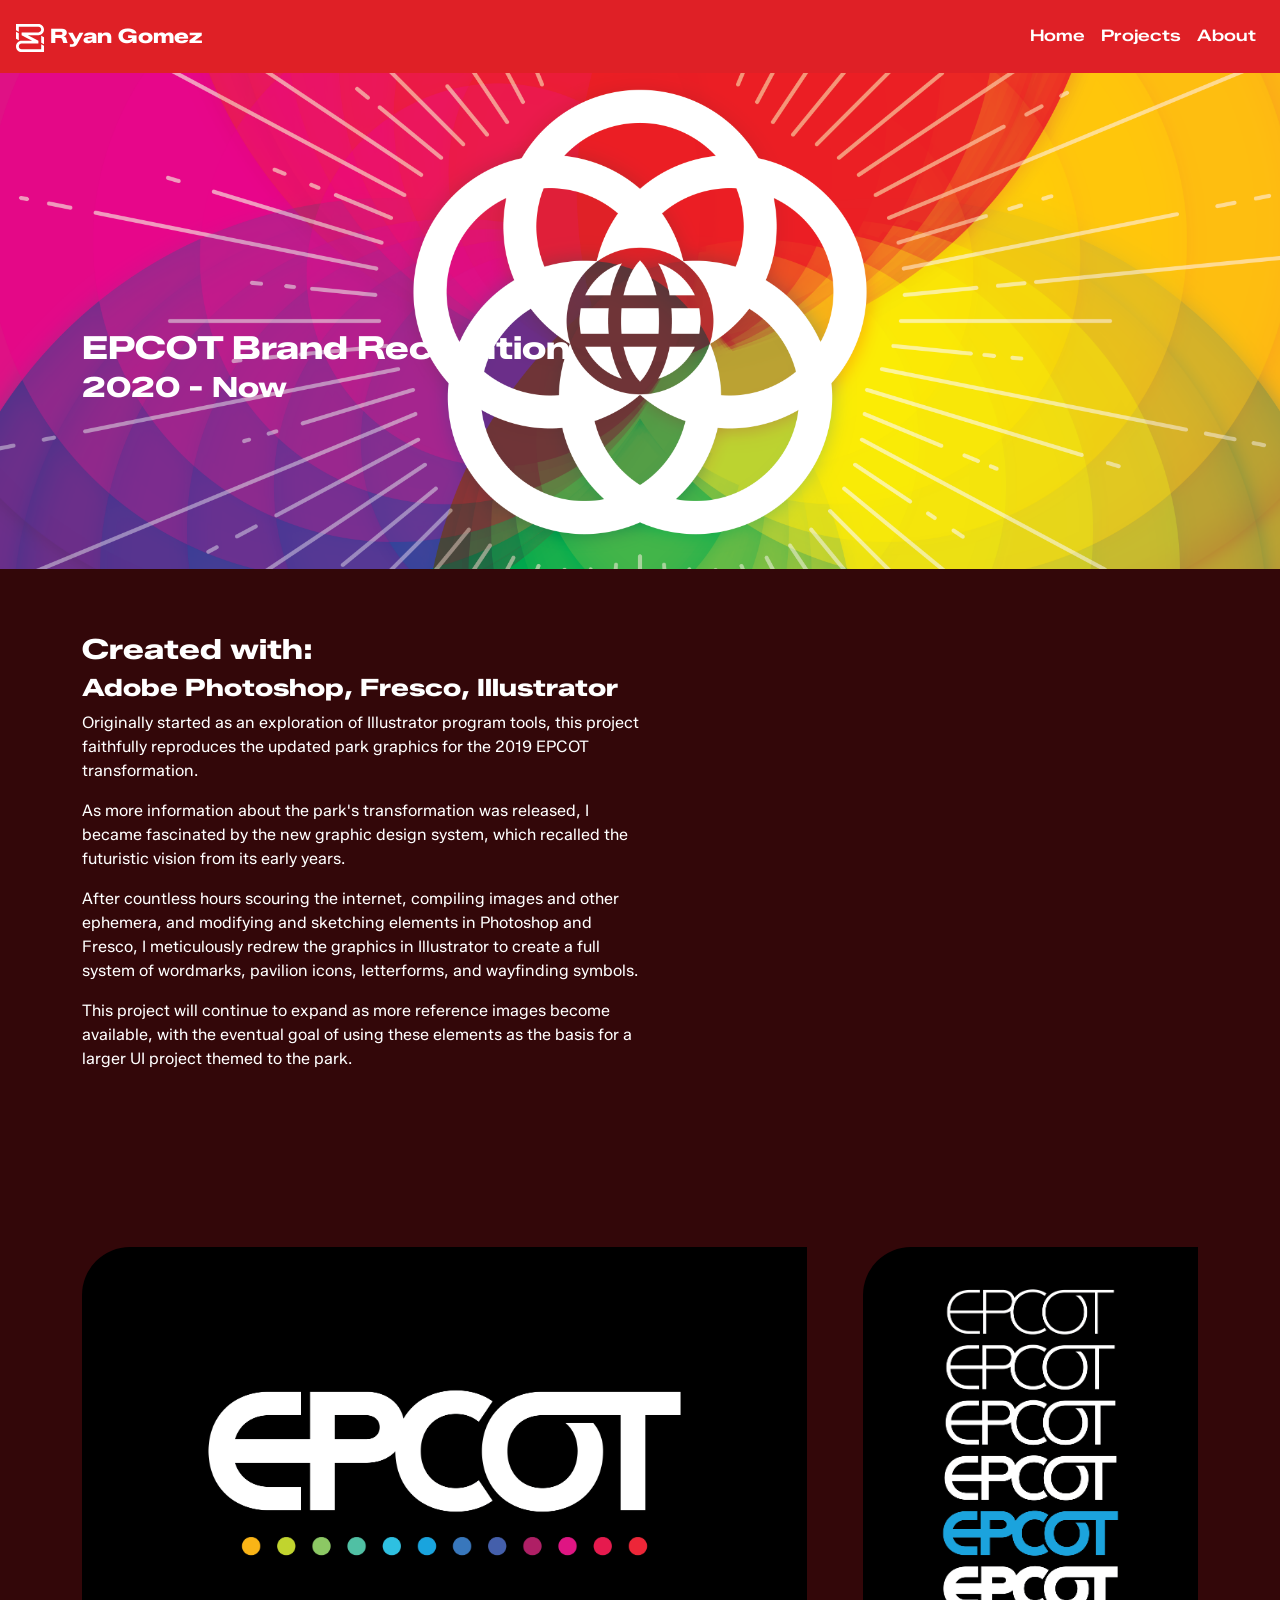
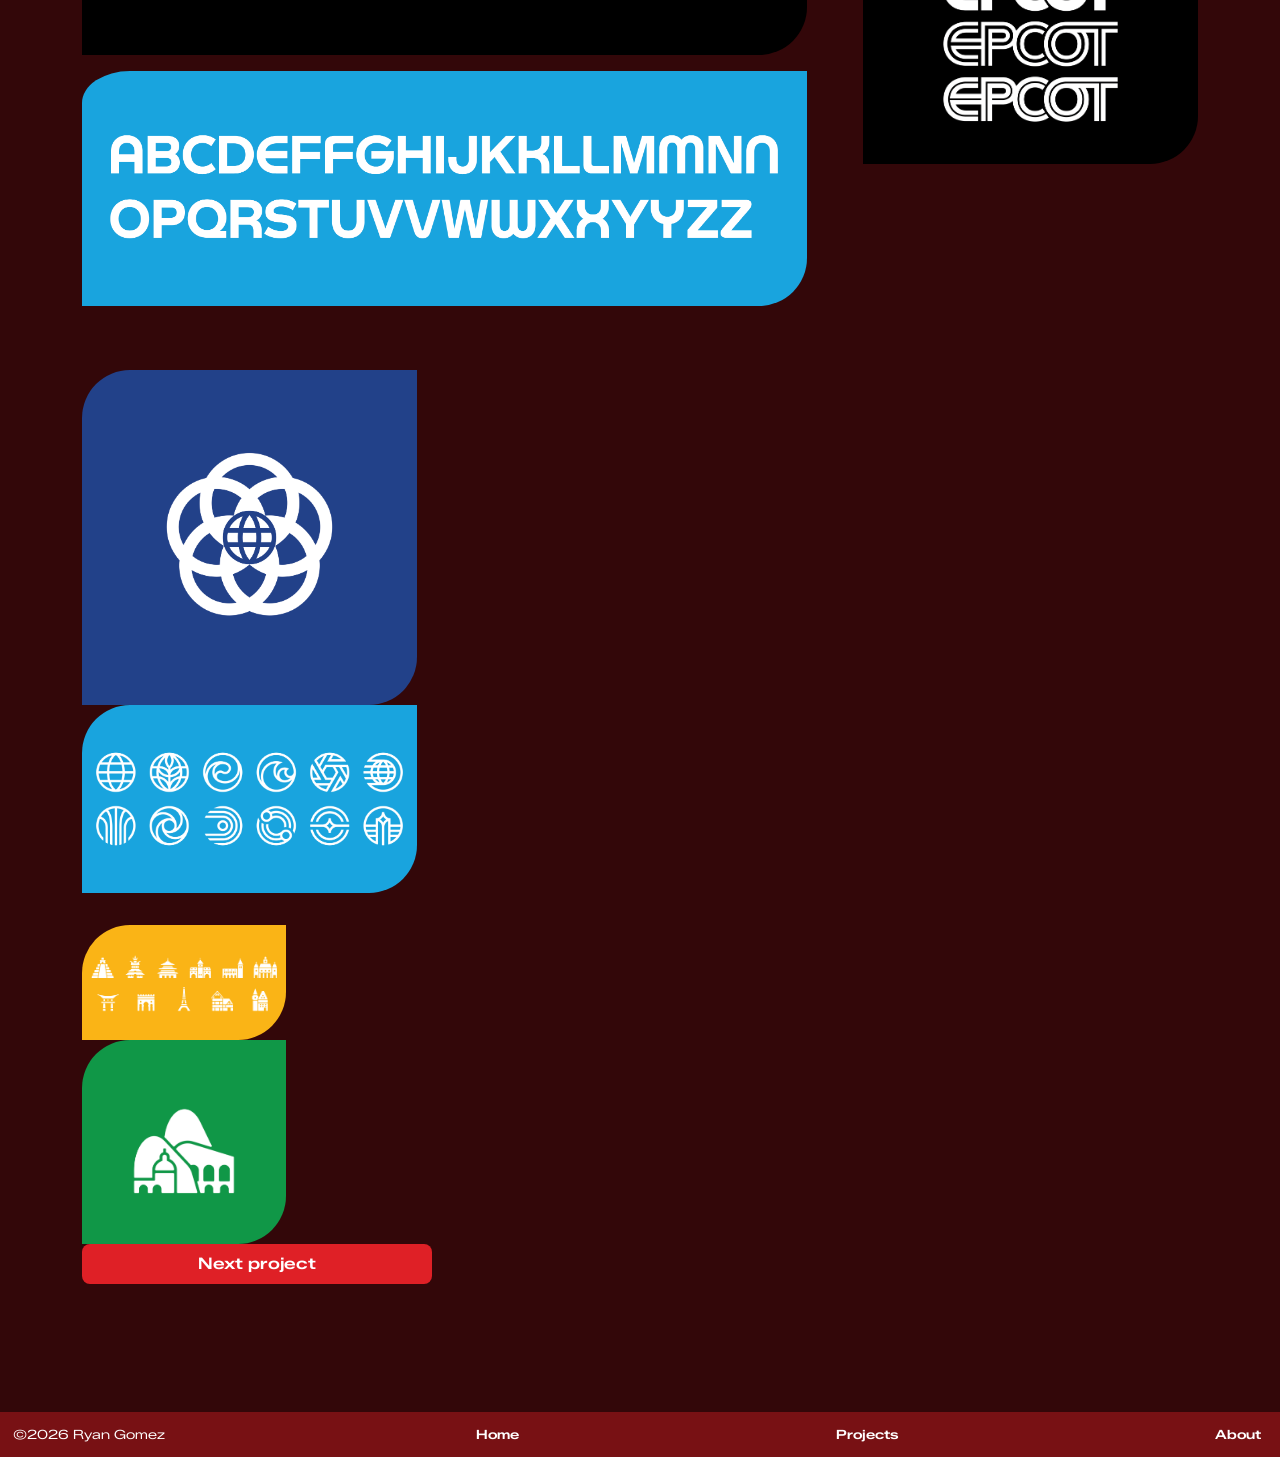
==== commit a8a09932: "added images to epcot details (layout issues) issues w/ image layout, button alignment, vertical ima" ====
--- a/epcot.html
+++ b/epcot.html
@@ -1,116 +1,135 @@
 <!DOCTYPE html>
 <html lang="en">
 
-    <head>
-        <!-- REQUIRED: Meta Tags -->
-        <meta charset="UTF-8">
-        <meta name="viewport" content="width=device-width, initial-scale=1.0">
+<head>
+    <!-- REQUIRED: Meta Tags -->
+    <meta charset="UTF-8">
+    <meta name="viewport" content="width=device-width, initial-scale=1.0">
 
-        <!-- REQUIRED: Page Title -->
-        <title>EPCOT Brand Recreation</title>
+    <!-- REQUIRED: Page Title -->
+    <title>EPCOT Brand Recreation</title>
 
-        <!-- REQUIRED: Bootstrap CSS -->
-        <link href="https://cdn.jsdelivr.net/npm/bootstrap@5.3.3/dist/css/bootstrap.min.css" rel="stylesheet" integrity="sha384-QWTKZyjpPEjISv5WaRU9OFeRpok6YctnYmDr5pNlyT2bRjXh0JMhjY6hW+ALEwIH" crossorigin="anonymous">
+    <!-- REQUIRED: Bootstrap CSS -->
+    <link href="https://cdn.jsdelivr.net/npm/bootstrap@5.3.3/dist/css/bootstrap.min.css" rel="stylesheet"
+        integrity="sha384-QWTKZyjpPEjISv5WaRU9OFeRpok6YctnYmDr5pNlyT2bRjXh0JMhjY6hW+ALEwIH" crossorigin="anonymous">
 
-        <!-- REQUIRED: Your Custom CSS-->
-        <link rel="stylesheet" href="css/style.css">
+    <!-- REQUIRED: Your Custom CSS-->
+    <link rel="stylesheet" href="css/style.css">
 
-        <!-- REQUIRED: Google Font API -->
-        <link href="https://fonts.googleapis.com/css2?family=Asset&family=Audiowide&family=Zalando+Sans:ital,wght@0,200..900;1,200..900&display=swap" rel="stylesheet">
-        <link href="https://fonts.googleapis.com/css2?family=Asset&family=Audiowide&family=Zalando+Sans+Expanded:ital,wght@0,200..900;1,200..900&family=Zalando+Sans:ital,wght@0,200..900;1,200..900&display=swap" rel="stylesheet">
+    <!-- REQUIRED: Google Font API -->
+    <link
+        href="https://fonts.googleapis.com/css2?family=Asset&family=Audiowide&family=Zalando+Sans:ital,wght@0,200..900;1,200..900&display=swap"
+        rel="stylesheet">
+    <link
+        href="https://fonts.googleapis.com/css2?family=Asset&family=Audiowide&family=Zalando+Sans+Expanded:ital,wght@0,200..900;1,200..900&family=Zalando+Sans:ital,wght@0,200..900;1,200..900&display=swap"
+        rel="stylesheet">
 
-    </head>
+</head>
 
-    <body>
-        <!-- Content will go here -->
-        <!-- Start of Header Section -->
-        <header>
-            <nav class="navbar navbar-dark navbar-expand-lg">
-                <!-- Logo -->
-                <a class="navbar-brand" href="index.html">
-                    <img src="images/rg-logo.svg" alt="Logo" width="28" height="28">
-                    Ryan Gomez
-                </a>
-                <button class="navbar-toggler" type="button" data-bs-toggle="collapse" data-bs-target="#navbarNav" aria-controls="navbarNav" aria-expanded="false" aria-label="Toggle navigation">
-                    <span class="navbar-toggler-icon"></span>
-                </button>
-                <div class="collapse navbar-collapse" id="navbarNav">
-                    <ul class="navbar-nav ms-auto">
-                        <!-- Menu Links -->
-                        <li class="nav-item"><a class="nav-link" href="index.html">Home</a></li>
-                        <li class="nav-item"><a class="nav-link" href="index.html#projects">Projects</a></li>
-                        <li class="nav-item"><a class="nav-link" href="index.html#about">About</a></li>
-                    </ul>
-                </div>
-            </nav>
-        </header>
+<body>
+    <!-- Content will go here -->
+    <!-- Start of Header Section -->
+    <header>
+        <nav class="navbar navbar-dark navbar-expand-lg">
+            <!-- Logo -->
+            <a class="navbar-brand" href="index.html">
+                <img src="images/rg-logo.svg" alt="Logo" width="28" height="28">
+                Ryan Gomez
+            </a>
+            <button class="navbar-toggler" type="button" data-bs-toggle="collapse" data-bs-target="#navbarNav"
+                aria-controls="navbarNav" aria-expanded="false" aria-label="Toggle navigation">
+                <span class="navbar-toggler-icon"></span>
+            </button>
+            <div class="collapse navbar-collapse" id="navbarNav">
+                <ul class="navbar-nav ms-auto">
+                    <!-- Menu Links -->
+                    <li class="nav-item"><a class="nav-link" href="index.html">Home</a></li>
+                    <li class="nav-item"><a class="nav-link" href="index.html#projects">Projects</a></li>
+                    <li class="nav-item"><a class="nav-link" href="index.html#about">About</a></li>
+                </ul>
+            </div>
+        </nav>
+    </header>
 
 
-        <!-- Start of Hero Section -->
-        <section class="epcot">
-            <div class="container">
-                <h2 class="mb-sm-.5 mb-xl-1">EPCOT Brand Recreation</h2>
+    <!-- Start of Hero Section -->
+    <section class="epcot">
+        <div class="container">
+            <h2 class="mb-sm-.5 mb-xl-1">EPCOT Brand Recreation</h2>
+            <h3 class="mb-sm-.5 mb-xl-1">2020 - Now</h3>
+        </div>
+    </section>
+    <!-- End of Hero Section -->
+
+    <!-- Start of Process Section -->
+
+    <section class="projectdetails-process">
+        <div class="container">
+            <h3>Created with:</h3>
+            <h4>Adobe Photoshop, Fresco, Illustrator</h4>
+            <p>Originally started as an exploration of Illustrator program tools, this project faithfully reproduces the
+                updated park graphics for the 2019 EPCOT transformation.</p>
+
+            <p>As more information about the park&apos;s transformation was released, I became fascinated by the new
+                graphic design system, which recalled the futuristic vision from its early years.</p>
+
+            <p>After countless hours scouring the internet, compiling images and other ephemera, and modifying and
+                sketching elements in Photoshop and Fresco, I meticulously redrew the graphics in Illustrator to create
+                a full system of wordmarks, pavilion icons, letterforms, and wayfinding symbols.</p>
+
+            <p>This project will continue to expand as more reference images become available, with the eventual goal of
+                using these elements as the basis for a larger UI project themed to the park.</p>
+        </div>
+    </section>
+    <!-- End of Process Section -->
+
+    <!-- Start of Work Process Section -->
+    <section class="work-process">
+        <div class="container">
+            <div class="row">
+                <div class="two-thirds">
+                    <img src="images/Logo_Bold.png" class="card-big" alt="epcot main logotype">
+                    <img class="pTop card-big" src="images/Font.png" alt="typeface letterforms">
+                </div>
+                <div class="one-third">
+                    <img src="images/LogotypeVariants.png" class="card-big" alt="main logotype variants">
+                </div>
             </div>
-        </section>
-        <!-- End of Hero Section -->
+            <div class="row">
+                <div class="one-third">
+                    <img src="images/epcot-flower.png" class="card-big" alt="epcot flower logo" </div>
+                    <div class="two-thirds">
+                        <img src="images/pavilion-set.png" class="card-big" alt="park pavilion logos" </div>
+                    </div>
+                    <div class="row">
+                        <div class="two-thirds">
+                            <img src="images/ws-set.png" class="card-big" alt="world showcase country logos" </div>
+                            <div class="one-third">
+                                <img src="images/brazil-icon.png" class="card-big" alt="lost brazil icon" </div>
+                            </div>
+                            <div class="row">
+                            </div>
+                            <a href="horseshoe.html" class="btn btn-primary btn-lg centered">Next project</a>
+                        </div>
+    </section>
+    <!-- End of Work Process Section -->
 
-        <!-- Start of Process Section -->
+    <!-- Start of Footer Section -->
+    <footer>
+        &copy;2026 Ryan Gomez
+        <!-- <ul class="navbar-nav ms-auto"> -->
+        <!-- Menu Links -->
+        <li class="nav-item"><a class="nav-link" href="index.html">Home</a></li>
+        <li class="nav-item"><a class="nav-link" href="#projects">Projects</a></li>
+        <li class="nav-item"><a class="nav-link" href="#about">About</a></li>
+        <!-- </ul> -->
+        <!-- End of Footer Section -->
+    </footer>
 
-        <section class="projectdetails-process">
-            <div class="container">
-                <h3>Created with:</h3>
-                <h4>Adobe Photoshop, Fresco, Illustrator</h4>
-                <p>Originally started as an exploration of Illustrator program tools, this project faithfully reproduces the
-                    updated park graphics for the 2019 EPCOT transformation.</p>
-
-                <p>As more information about the park&apos;s transformation was released, I became fascinated by the new
-                    graphic design system, which recalled the futuristic vision from its early years.</p>
-
-                <p>After countless hours scouring the internet, compiling images and other ephemera, and modifying and
-                    sketching elements in Photoshop and Fresco, I meticulously redrew the graphics in Illustrator to create
-                    a full system of wordmarks, pavilion icons, letterforms, and wayfinding symbols.</p>
-
-                <p>This project will continue to expand as more reference images become available, with the eventual goal of
-                    using these elements as the basis for a larger UI project themed to the park.</p>
-            </div>
-        </section>
-        <!-- End of Process Section -->
-
-        <!-- Start of Work Process Section -->
-        <section class="work-process">
-            <div class="container">
-                <div class="row">
-                    <div class="two-thirds">
-                        <img src="images/Logo_Bold.png" class="card-big" alt="">
-                        <img class="pTop card-big" src="images/Font.png" alt="">
-                    </div>
-                    <div class="one-third">
-                        <img src="images/LogotypeVariants.png" class="card-big" alt="">
-                    </div>
-                </div>
-                <div class="row">
-                    <div class="one-third">
-                    </div>
-                    <div class="two-thirds">
-
-                    </div>
-                </div>
-                <div class="row">
-                    <div class="two-thirds">
-                    </div>
-                    <div class="one-third">
-
-                    </div>
-                </div>
-                <div class="row">
-                </div>
-                <a href="hth.html" class="btn btn-primary btn-lg centered">View project</a>
-            </div>
-        </section>
-        <!-- End of Work Process Section -->
-
-        <!-- REQUIRED: Javascript -->
-        <script src="https://cdn.jsdelivr.net/npm/bootstrap@5.3.3/dist/js/bootstrap.bundle.min.js" integrity="sha384-YvpcrYf0tY3lHB60NNkmXc5s9fDVZLESaAA55NDzOxhy9GkcIdslK1eN7N6jIeHz" crossorigin="anonymous"></script>
-    </body>
+    <!-- REQUIRED: Javascript -->
+    <script src="https://cdn.jsdelivr.net/npm/bootstrap@5.3.3/dist/js/bootstrap.bundle.min.js"
+        integrity="sha384-YvpcrYf0tY3lHB60NNkmXc5s9fDVZLESaAA55NDzOxhy9GkcIdslK1eN7N6jIeHz"
+        crossorigin="anonymous"></script>
+</body>
 
 </html>
--- a/css/style.css
+++ b/css/style.css
@@ -144,7 +144,7 @@
 
 .epcot h2 {
     font-size: 2em;
-    padding-top: 3em;
+    padding-top: 6em;
 }
 
 .hero-projectdetails {
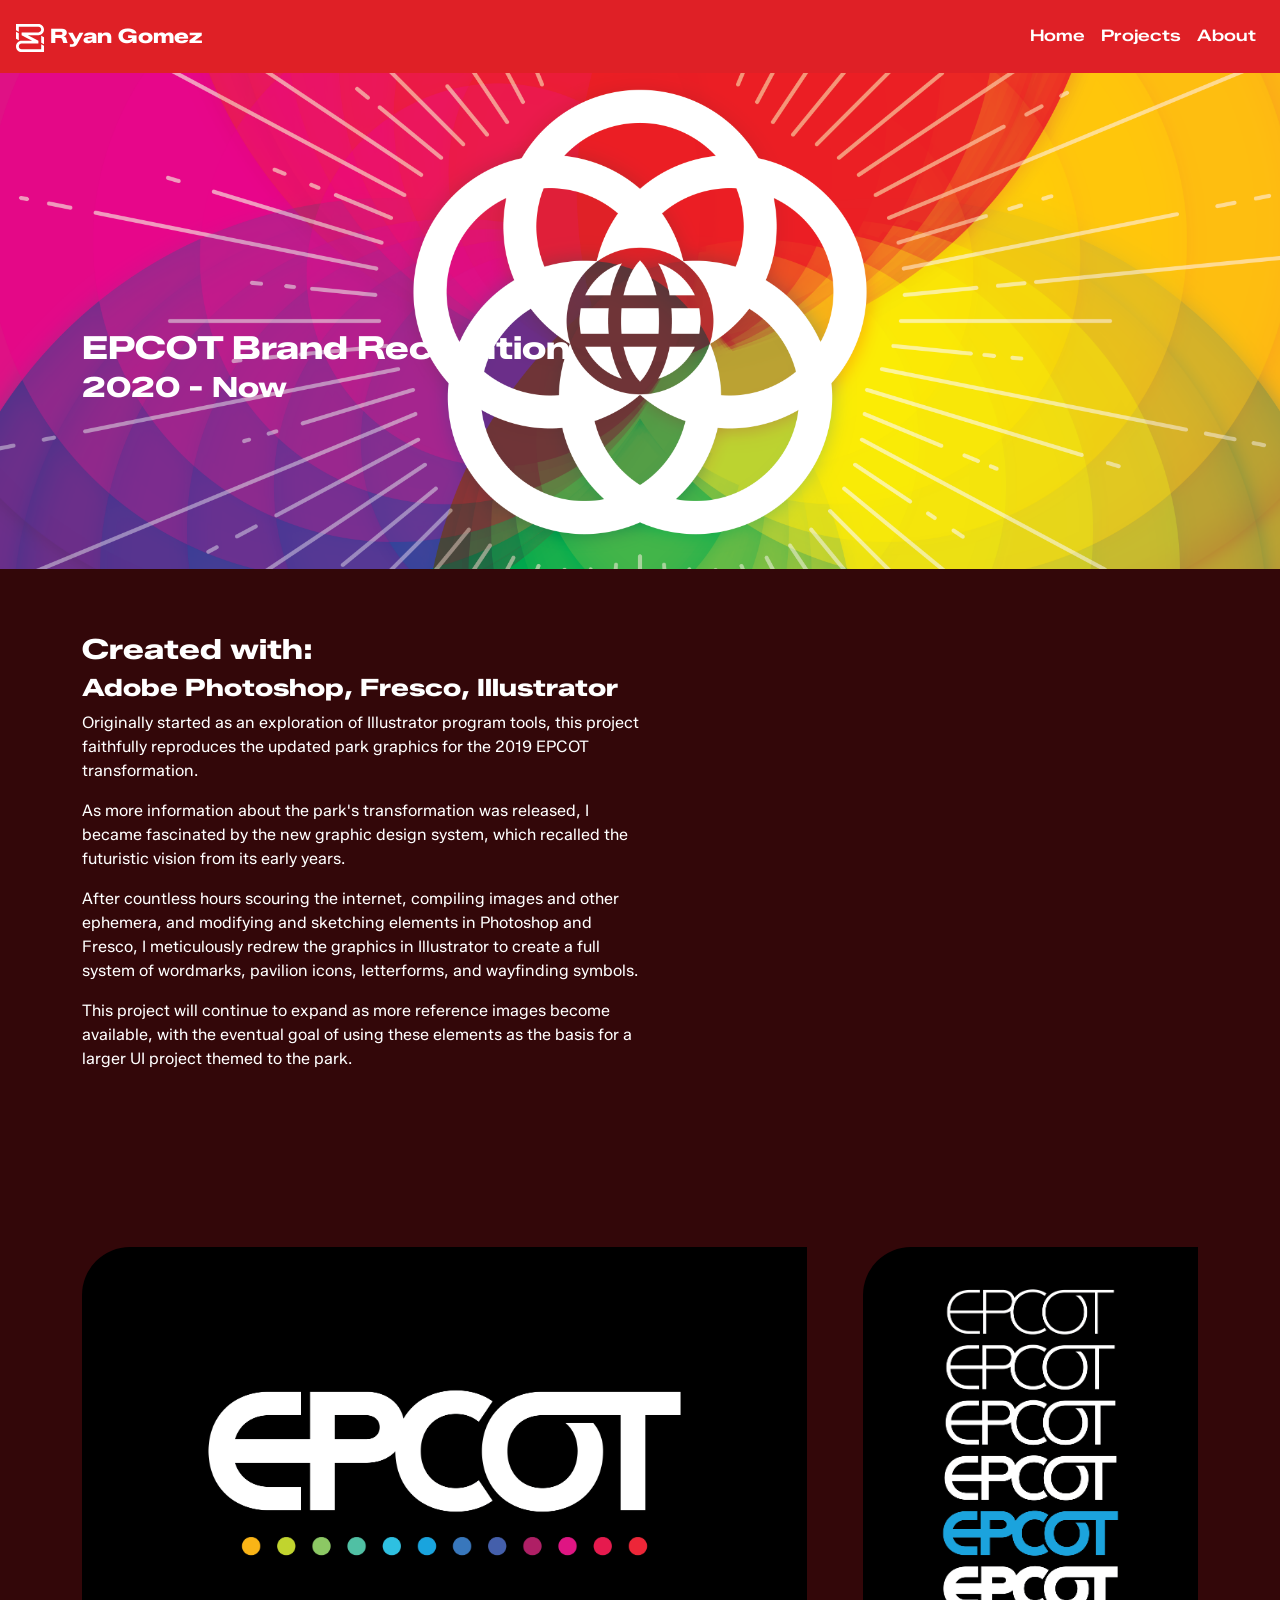
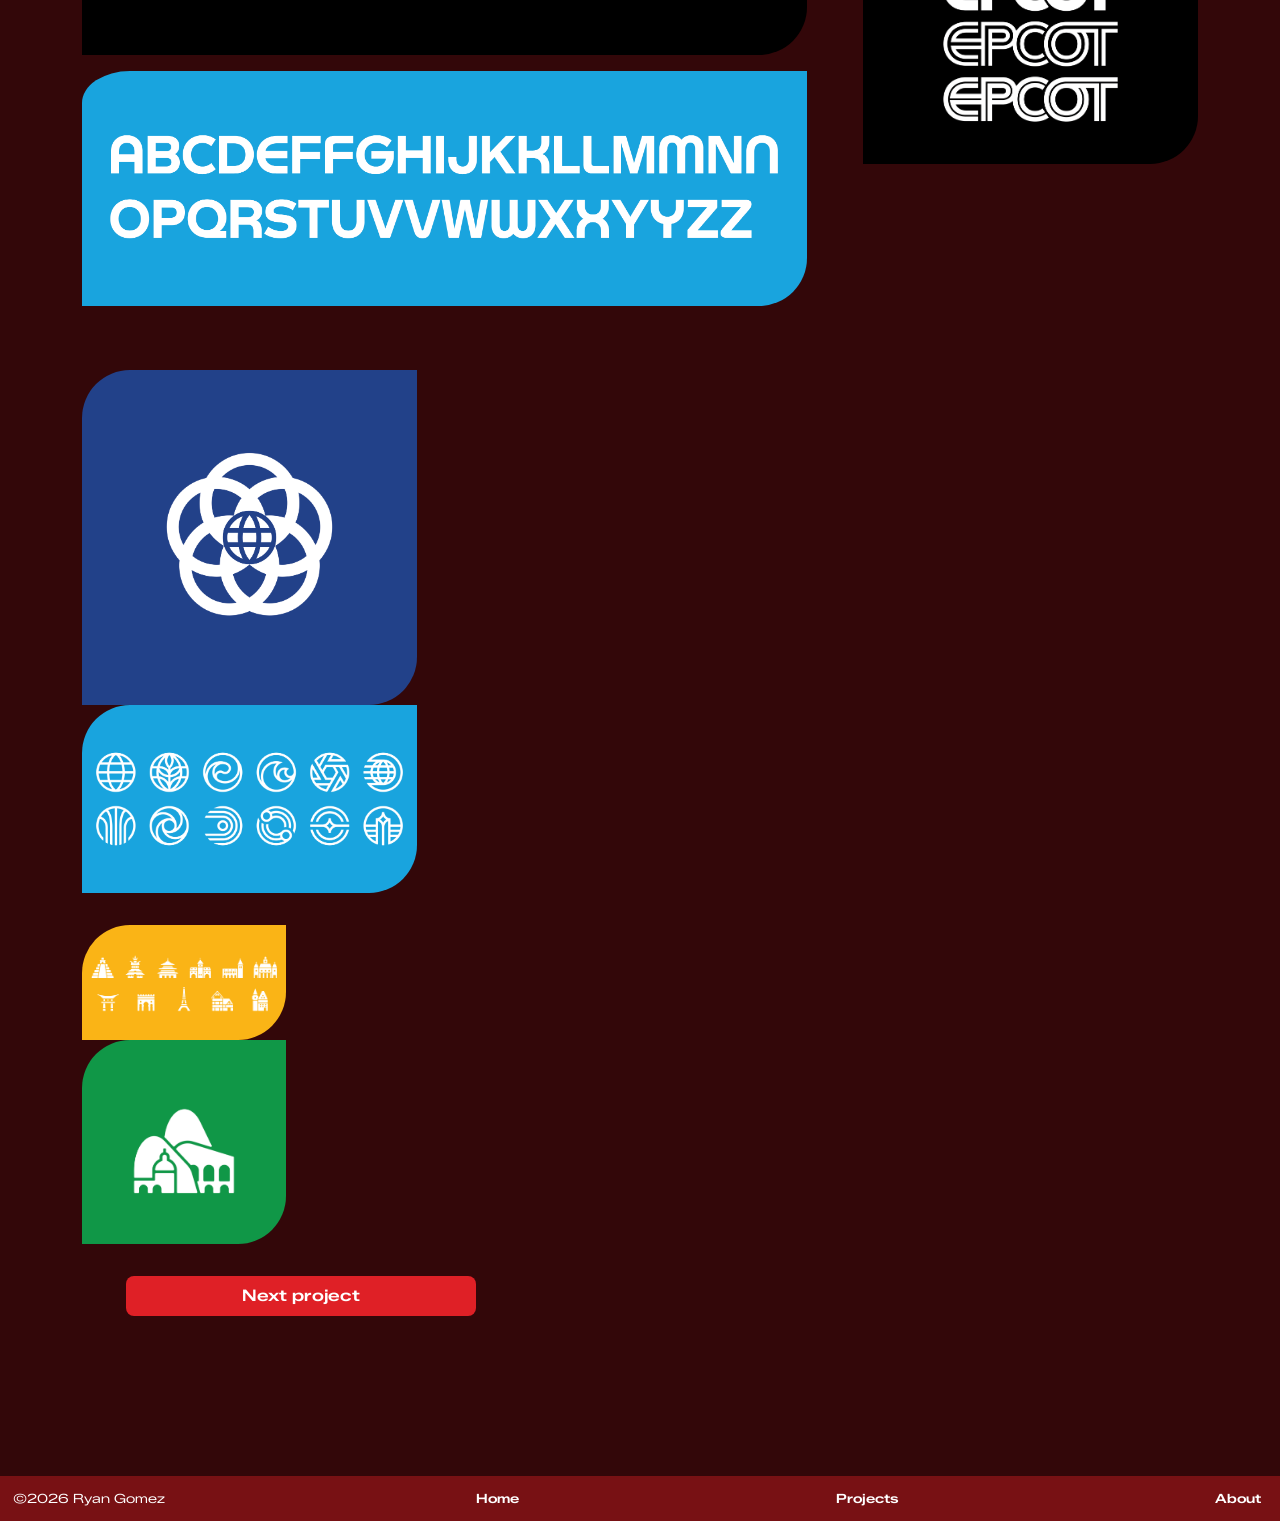
==== commit 35d3397a: "row 4 image (layout issues) image disappears in desktop mode (only visible on mobile)" ====
--- a/epcot.html
+++ b/epcot.html
@@ -108,9 +108,10 @@
                                 <img src="images/brazil-icon.png" class="card-big" alt="lost brazil icon" </div>
                             </div>
                             <div class="row">
+                                <img src="images/color-spectrum.png" class="card-big"
+                                    alt="pavilions with color designations" </div>
+                                <a href="horseshoe.html" class="btn btn-primary btn-lg centered">Next project</a>
                             </div>
-                            <a href="horseshoe.html" class="btn btn-primary btn-lg centered">Next project</a>
-                        </div>
     </section>
     <!-- End of Work Process Section -->
 
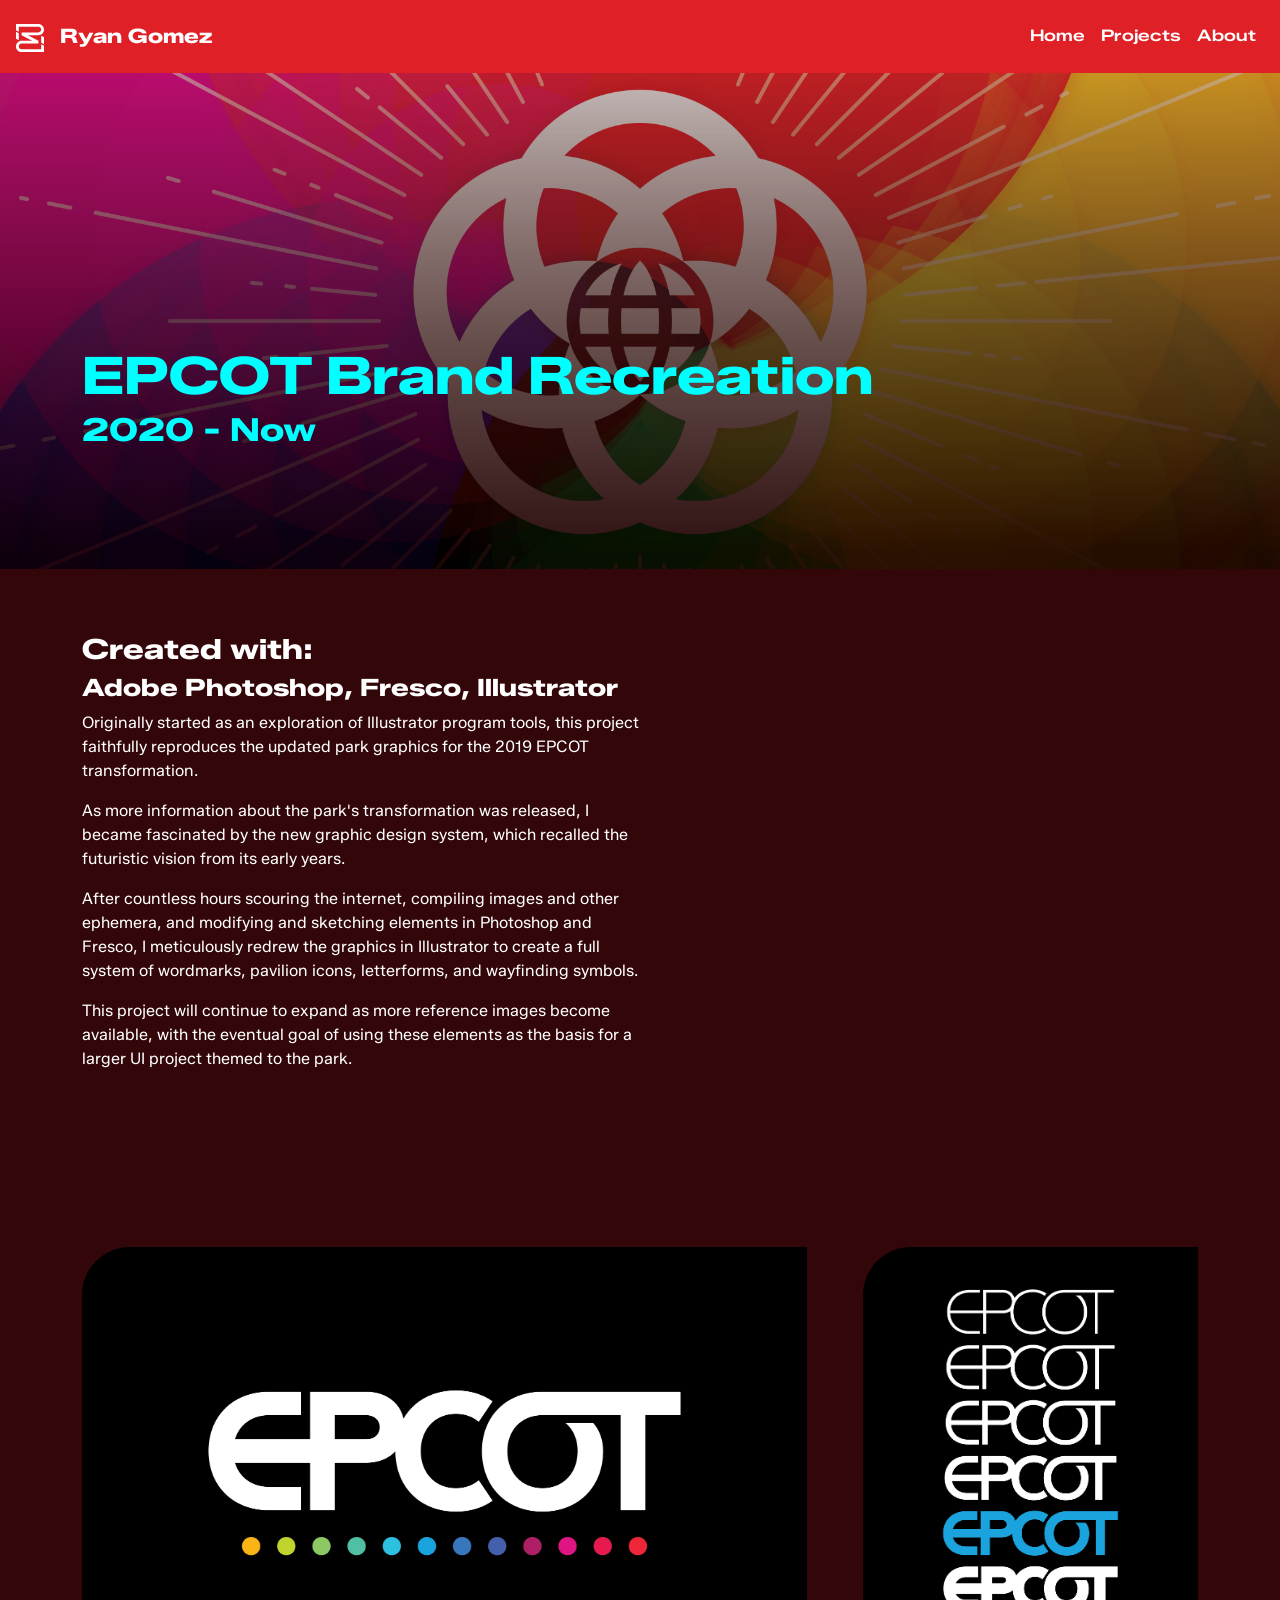
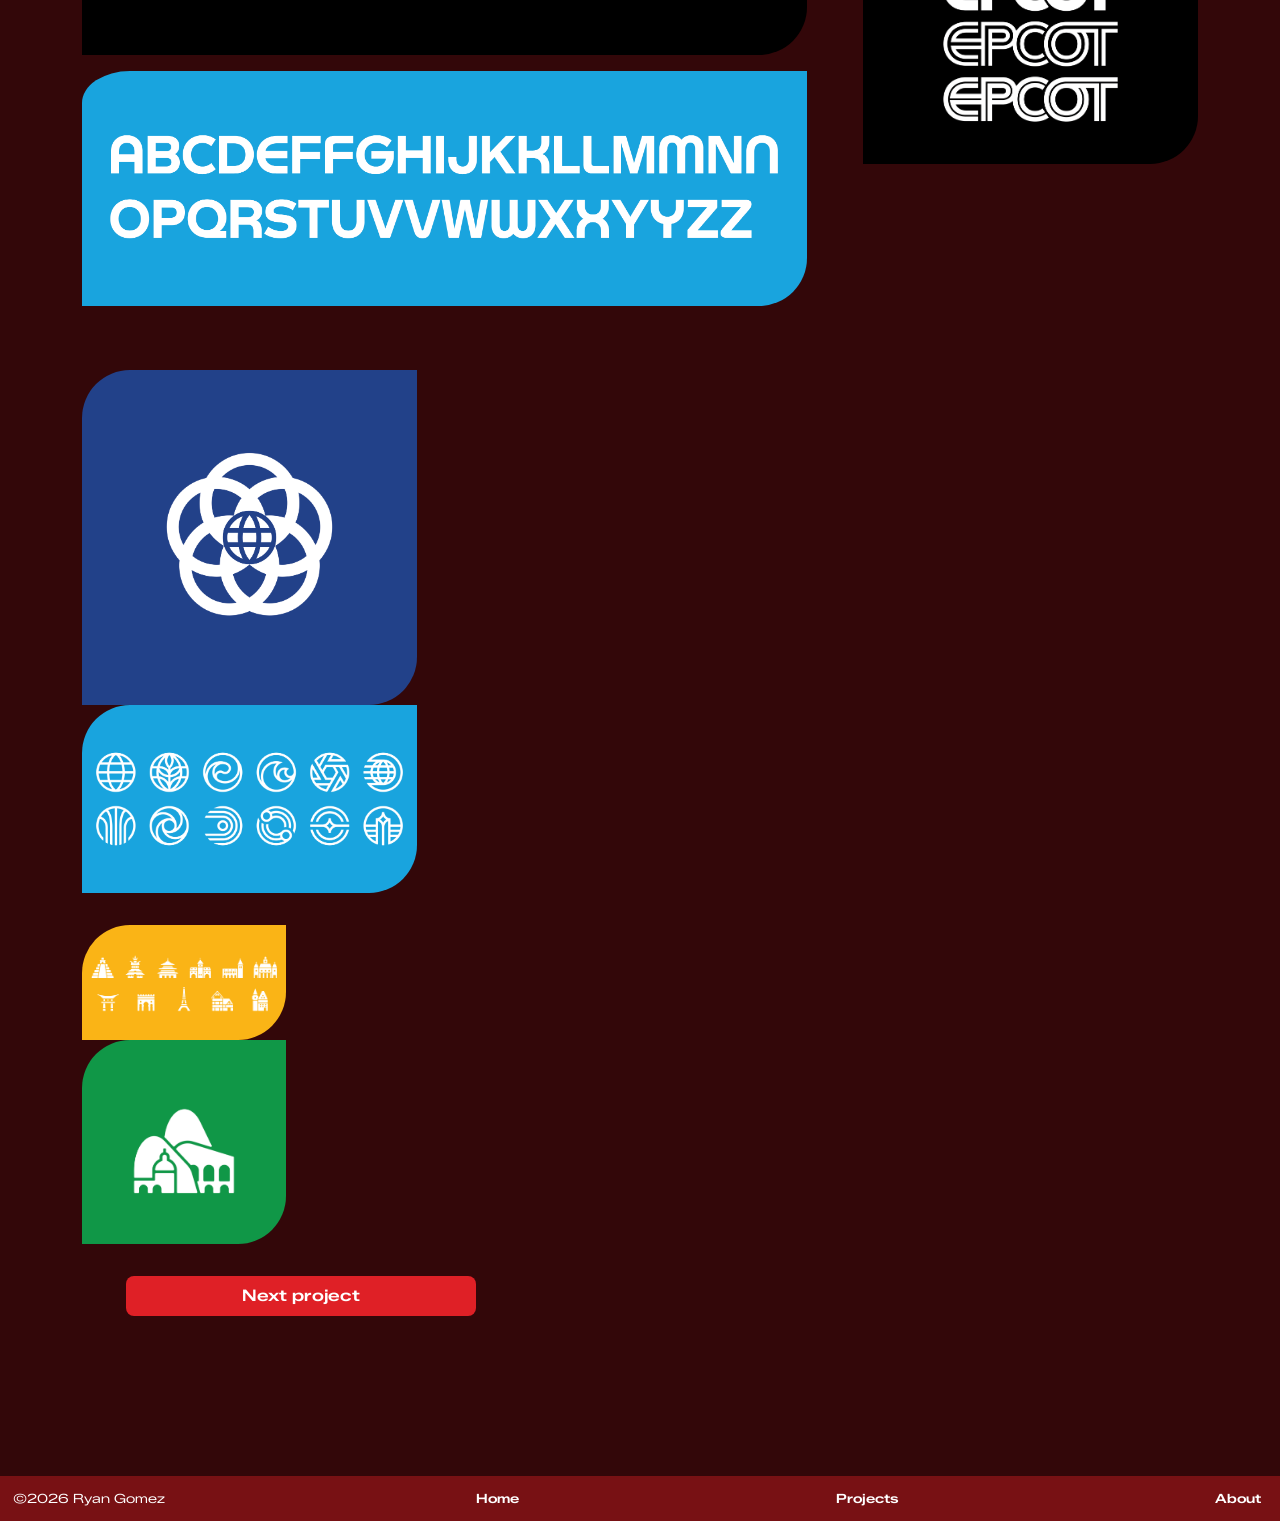
==== commit 4be9ecd4: "image layout tests" ====
--- a/epcot.html
+++ b/epcot.html
@@ -33,7 +33,7 @@
         <nav class="navbar navbar-dark navbar-expand-lg">
             <!-- Logo -->
             <a class="navbar-brand" href="index.html">
-                <img src="images/rg-logo.svg" alt="Logo" width="28" height="28">
+                <img class="nav-brand" src="images/rg-logo.svg" alt="Logo" width="28" height="28">
                 Ryan Gomez
             </a>
             <button class="navbar-toggler" type="button" data-bs-toggle="collapse" data-bs-target="#navbarNav"
@@ -50,7 +50,7 @@
             </div>
         </nav>
     </header>
-
+    <!-- End of Header Section -->
 
     <!-- Start of Hero Section -->
     <section class="epcot">
@@ -124,8 +124,8 @@
         <li class="nav-item"><a class="nav-link" href="#projects">Projects</a></li>
         <li class="nav-item"><a class="nav-link" href="#about">About</a></li>
         <!-- </ul> -->
-        <!-- End of Footer Section -->
     </footer>
+    <!-- End of Footer Section -->
 
     <!-- REQUIRED: Javascript -->
     <script src="https://cdn.jsdelivr.net/npm/bootstrap@5.3.3/dist/js/bootstrap.bundle.min.js"
--- a/css/style.css
+++ b/css/style.css
@@ -120,6 +120,8 @@
     opacity: 1;
 }
 
+
+
 /* .nav-item {} */
 
 .nav-brand {
@@ -143,8 +145,38 @@
 }
 
 .epcot h2 {
+    /* font-size: 2em;
+    padding-top: 6em; */
+    font-size: 3.25em;
+    padding-top: 4em;
+    color: aqua;
+}
+
+.epcot h3 {
     font-size: 2em;
-    padding-top: 6em;
+    color: aqua;
+}
+
+.horseshoe h2 {
+    font-size: 3.25em;
+    padding-top: 4em;
+    color: aqua;
+}
+
+.horseshoe h3 {
+    font-size: 2em;
+    color: aqua;
+}
+
+.hth h2 {
+    font-size: 3.25em;
+    padding-top: 4em;
+    color: aqua;
+}
+
+.hth h3 {
+    font-size: 2em;
+    color: aqua;
 }
 
 .hero-projectdetails {
@@ -163,7 +195,7 @@
 
 .epcot {
     background-size: cover;
-    background-image: url('../images/Portfolio_EPCOT1.png');
+    background-image: url('../images/epcot-gradient.png');
     background-repeat: no-repeat;
     min-height: 31rem;
     max-height: 50rem;
@@ -172,6 +204,28 @@
     color: white;
 }
 
+.horseshoe {
+    background-size: cover;
+    background-image: url('../images/horseshoe-gradient-test.png');
+    background-repeat: no-repeat;
+    min-height: 31rem;
+    max-height: 50rem;
+    position: relative;
+    background-position: center center;
+    color: white;
+}
+
+.hth {
+    background-size: cover;
+    background-image: url('../images/hth-gradient.png');
+    background-repeat: no-repeat;
+    min-height: 31rem;
+    max-height: 50rem;
+    position: relative;
+    background-position: center center;
+    color: white;
+}
+
 .projectdetails {
     padding: 0;
     margin: 0;
@@ -189,10 +243,10 @@
     color: white;
 }
 
-/* .projects h3 {
-    color: aqua;
-    font-size: 4em;
-} */
+.projects h3 {
+    color: aqua;
+    font-size: 2em;
+}
 
 .projectdetails {
     background-color: #330709;
@@ -247,9 +301,10 @@
     border-radius: 3em 0 3em 0;
 }
 
-/* .about h3 {
+.about h3 {
     font-size: 2em;
-} */
+    color: aqua;
+}
 
 .centered {
     margin: 0 auto;
